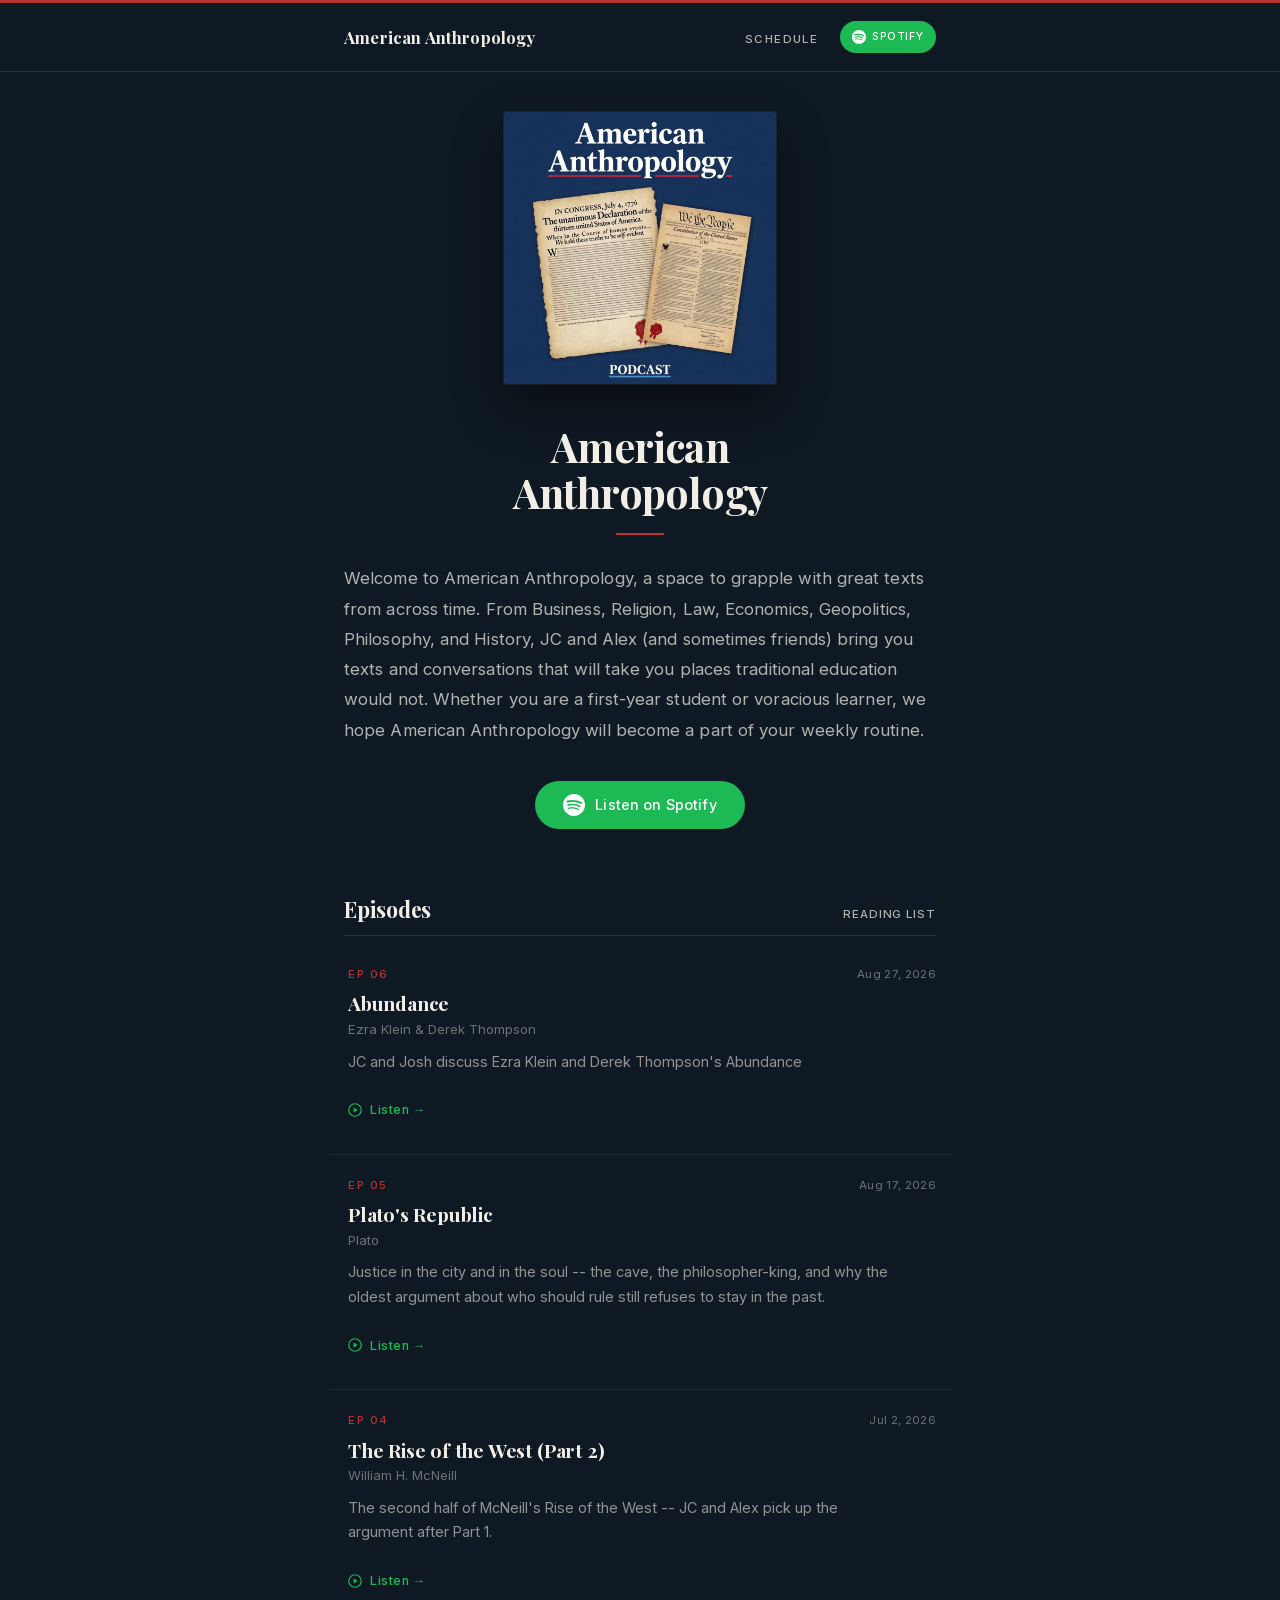
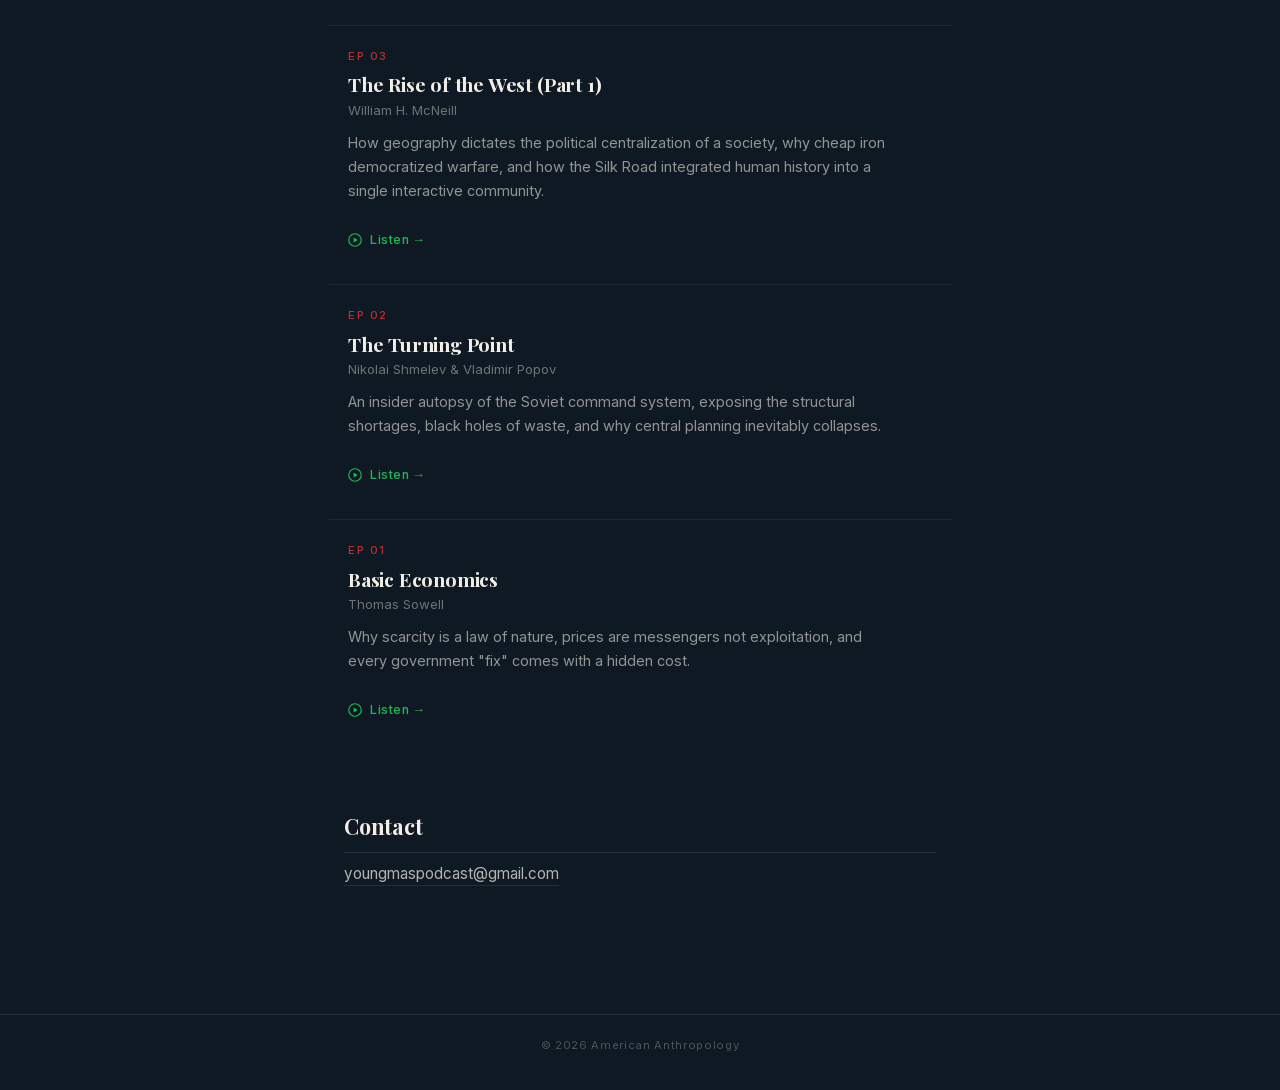
==== index.html @ 2285b9c7 "Shift schedule to Sep 6 and restore full blurbs" ====
<!DOCTYPE html><!--I4Hu_meASZFAXBPM67xpC--><html lang="en" class="__variable_e10f34 __variable_e97de2"><head><meta charSet="utf-8"/><meta name="viewport" content="width=device-width, initial-scale=1"/><link rel="preload" as="image" href="/cover.jpg"/><link rel="stylesheet" href="/_next/static/css/5cf7033f6159b960.css" data-precedence="next"/><link rel="preload" as="script" fetchPriority="low" href="/_next/static/chunks/webpack-8e03523aaed2e53f.js"/><script src="/_next/static/chunks/4bd1b696-c023c6e3521b1417.js" async=""></script><script src="/_next/static/chunks/255-9d0d2ba8fe9ae3d9.js" async=""></script><script src="/_next/static/chunks/main-app-6a6bb898faec9967.js" async=""></script><script src="/_next/static/chunks/619-ba102abea3e3d0e4.js" async=""></script><script src="/_next/static/chunks/app/layout-15aa53848e29c694.js" async=""></script><script src="/_next/static/chunks/app/page-8b28206144779e90.js" async=""></script><title>American Anthropology Podcast</title><meta name="description" content="Welcome to American Anthropology, a space to grapple with great texts from across time. From Business, Religion, Law, Economics, Geopolitics, Philosophy, and History, JC and Alex (and sometimes friends) bring you texts and conversations that will take you places traditional education would not. Whether you are a first-year student or voracious learner, we hope American Anthropology will become a part of your weekly routine."/><meta property="og:title" content="American Anthropology Podcast"/><meta property="og:description" content="Welcome to American Anthropology, a space to grapple with great texts from across time. From Business, Religion, Law, Economics, Geopolitics, Philosophy, and History, JC and Alex (and sometimes friends) bring you texts and conversations that will take you places traditional education would not. Whether you are a first-year student or voracious learner, we hope American Anthropology will become a part of your weekly routine."/><meta property="og:url" content="https://www.americananthropologypodcast.com/"/><meta property="og:site_name" content="American Anthropology"/><meta property="og:image" content="https://www.americananthropologypodcast.com/cover.jpg"/><meta property="og:image:width" content="1200"/><meta property="og:image:height" content="1200"/><meta property="og:image:alt" content="American Anthropology podcast cover"/><meta property="og:type" content="website"/><meta name="twitter:card" content="summary_large_image"/><meta name="twitter:title" content="American Anthropology Podcast"/><meta name="twitter:description" content="Welcome to American Anthropology, a space to grapple with great texts from across time. From Business, Religion, Law, Economics, Geopolitics, Philosophy, and History, JC and Alex (and sometimes friends) bring you texts and conversations that will take you places traditional education would not. Whether you are a first-year student or voracious learner, we hope American Anthropology will become a part of your weekly routine."/><meta name="twitter:image" content="https://www.americananthropologypodcast.com/cover.jpg"/><link rel="icon" href="/favicon.svg" type="image/svg+xml"/><script src="/_next/static/chunks/polyfills-42372ed130431b0a.js" noModule=""></script></head><body><div hidden=""><!--$--><!--/$--></div><a class="skip" href="#content">Skip to content</a><header class="site-header"><div class="wrap nav"><a class="wordmark" href="/">American Anthropology</a><ul class="nav-links"><li><a href="/schedule/">Schedule</a></li><li><a class="nav-spotify" href="https://open.spotify.com/show/0ja3yKvvsjPRQmJivTur3j" target="_blank" rel="noopener noreferrer"><svg width="14" height="14" viewBox="0 0 24 24" fill="currentColor" aria-hidden="true"><path d="M12 0C5.4 0 0 5.4 0 12s5.4 12 12 12 12-5.4 12-12S18.66 0 12 0zm5.521 17.34c-.24.359-.66.48-1.021.24-2.82-1.74-6.36-2.101-10.561-1.141-.418.122-.779-.179-.899-.539-.12-.421.18-.78.54-.9 4.56-1.021 8.52-.6 11.64 1.32.42.18.479.659.301 1.02zm1.44-3.3c-.301.42-.841.6-1.262.3-3.239-1.98-8.159-2.58-11.939-1.38-.479.12-1.02-.12-1.14-.6-.12-.48.12-1.021.6-1.141C9.6 9.9 15 10.561 18.72 12.84c.361.181.54.78.241 1.2zm.12-3.36C15.24 8.4 8.82 8.16 5.16 9.301c-.6.179-1.2-.181-1.38-.721-.18-.601.18-1.2.72-1.381 4.26-1.26 11.28-1.02 15.721 1.621.539.3.719 1.02.419 1.56-.299.421-1.02.599-1.559.3z"></path></svg>Spotify</a></li></ul></div></header><main id="content"><div class="wrap"><section class="hero"><img src="/cover.jpg" alt="American Anthropology podcast cover" class="cover" width="272" height="272"/><h1>American<br/>Anthropology</h1><hr class="rule"/><p class="intro">Welcome to American Anthropology, a space to grapple with great texts from across time. From Business, Religion, Law, Economics, Geopolitics, Philosophy, and History, JC and Alex (and sometimes friends) bring you texts and conversations that will take you places traditional education would not. Whether you are a first-year student or voracious learner, we hope American Anthropology will become a part of your weekly routine.</p><a href="https://open.spotify.com/show/0ja3yKvvsjPRQmJivTur3j" target="_blank" rel="noopener noreferrer" class="listen-btn"><svg width="22" height="22" viewBox="0 0 24 24" fill="currentColor" aria-hidden="true"><path d="M12 0C5.4 0 0 5.4 0 12s5.4 12 12 12 12-5.4 12-12S18.66 0 12 0zm5.521 17.34c-.24.359-.66.48-1.021.24-2.82-1.74-6.36-2.101-10.561-1.141-.418.122-.779-.179-.899-.539-.12-.421.18-.78.54-.9 4.56-1.021 8.52-.6 11.64 1.32.42.18.479.659.301 1.02zm1.44-3.3c-.301.42-.841.6-1.262.3-3.239-1.98-8.159-2.58-11.939-1.38-.479.12-1.02-.12-1.14-.6-.12-.48.12-1.021.6-1.141C9.6 9.9 15 10.561 18.72 12.84c.361.181.54.78.241 1.2zm.12-3.36C15.24 8.4 8.82 8.16 5.16 9.301c-.6.179-1.2-.181-1.38-.721-.18-.601.18-1.2.72-1.381 4.26-1.26 11.28-1.02 15.721 1.621.539.3.719 1.02.419 1.56-.299.421-1.02.599-1.559.3z"></path></svg>Listen on Spotify</a></section><section class="section" aria-labelledby="episodes-heading"><div class="section-head"><h2 id="episodes-heading">Episodes</h2><a class="section-link" href="/books/">Reading list</a></div><div class="episode-list"><article class="episode"><div class="ep-kicker"><span class="ep-number">EP 06</span><span class="ep-date">Aug 27, 2026</span></div><h3 class="ep-title">Abundance</h3><p class="ep-author">Ezra Klein &amp; Derek Thompson</p><p class="ep-desc">JC and Josh discuss Ezra Klein and Derek Thompson&#x27;s Abundance</p><a class="ep-link" href="https://open.spotify.com/episode/3nHAQCKekNUxc2hPDv6R6r" target="_blank" rel="noopener noreferrer"><svg width="14" height="14" viewBox="0 0 14 14" fill="currentColor" aria-hidden="true"><circle cx="7" cy="7" r="6.25" fill="none" stroke="currentColor" stroke-width="1.2"></circle><path d="M5.6 4.4v5.2L9.7 7z"></path></svg>Listen →</a></article><article class="episode"><div class="ep-kicker"><span class="ep-number">EP 05</span><span class="ep-date">Aug 17, 2026</span></div><h3 class="ep-title">Plato&#x27;s Republic</h3><p class="ep-author">Plato</p><p class="ep-desc">Justice in the city and in the soul -- the cave, the philosopher-king, and why the oldest argument about who should rule still refuses to stay in the past.</p><a class="ep-link" href="https://open.spotify.com/episode/3uFRSaFAXOyxeFTuiWHaS7" target="_blank" rel="noopener noreferrer"><svg width="14" height="14" viewBox="0 0 14 14" fill="currentColor" aria-hidden="true"><circle cx="7" cy="7" r="6.25" fill="none" stroke="currentColor" stroke-width="1.2"></circle><path d="M5.6 4.4v5.2L9.7 7z"></path></svg>Listen →</a></article><article class="episode"><div class="ep-kicker"><span class="ep-number">EP 04</span><span class="ep-date">Jul 2, 2026</span></div><h3 class="ep-title">The Rise of the West (Part 2)</h3><p class="ep-author">William H. McNeill</p><p class="ep-desc">The second half of McNeill&#x27;s Rise of the West -- JC and Alex pick up the argument after Part 1.</p><a class="ep-link" href="https://open.spotify.com/episode/2hB54VnnccOmeEwaDDAzqJ" target="_blank" rel="noopener noreferrer"><svg width="14" height="14" viewBox="0 0 14 14" fill="currentColor" aria-hidden="true"><circle cx="7" cy="7" r="6.25" fill="none" stroke="currentColor" stroke-width="1.2"></circle><path d="M5.6 4.4v5.2L9.7 7z"></path></svg>Listen →</a></article><article class="episode"><div class="ep-kicker"><span class="ep-number">EP 03</span></div><h3 class="ep-title">The Rise of the West (Part 1)</h3><p class="ep-author">William H. McNeill</p><p class="ep-desc">How geography dictates the political centralization of a society, why cheap iron democratized warfare, and how the Silk Road integrated human history into a single interactive community.</p><a class="ep-link" href="https://open.spotify.com/episode/3oeG8QXjh3OjQVoKhUrZ8f" target="_blank" rel="noopener noreferrer"><svg width="14" height="14" viewBox="0 0 14 14" fill="currentColor" aria-hidden="true"><circle cx="7" cy="7" r="6.25" fill="none" stroke="currentColor" stroke-width="1.2"></circle><path d="M5.6 4.4v5.2L9.7 7z"></path></svg>Listen →</a></article><article class="episode"><div class="ep-kicker"><span class="ep-number">EP 02</span></div><h3 class="ep-title">The Turning Point</h3><p class="ep-author">Nikolai Shmelev &amp; Vladimir Popov</p><p class="ep-desc">An insider autopsy of the Soviet command system, exposing the structural shortages, black holes of waste, and why central planning inevitably collapses.</p><a class="ep-link" href="https://open.spotify.com/episode/6vLVqFpboDoC9aOdbssXUT" target="_blank" rel="noopener noreferrer"><svg width="14" height="14" viewBox="0 0 14 14" fill="currentColor" aria-hidden="true"><circle cx="7" cy="7" r="6.25" fill="none" stroke="currentColor" stroke-width="1.2"></circle><path d="M5.6 4.4v5.2L9.7 7z"></path></svg>Listen →</a></article><article class="episode"><div class="ep-kicker"><span class="ep-number">EP 01</span></div><h3 class="ep-title">Basic Economics</h3><p class="ep-author">Thomas Sowell</p><p class="ep-desc">Why scarcity is a law of nature, prices are messengers not exploitation, and every government &quot;fix&quot; comes with a hidden cost.</p><a class="ep-link" href="https://open.spotify.com/episode/7cXwIbjrVmqe0l0ZHxL6SY" target="_blank" rel="noopener noreferrer"><svg width="14" height="14" viewBox="0 0 14 14" fill="currentColor" aria-hidden="true"><circle cx="7" cy="7" r="6.25" fill="none" stroke="currentColor" stroke-width="1.2"></circle><path d="M5.6 4.4v5.2L9.7 7z"></path></svg>Listen →</a></article></div></section><section class="section" aria-labelledby="contact-heading"><div class="section-head"><h2 id="contact-heading">Contact</h2></div><a class="contact-link" href="mailto:youngmaspodcast@gmail.com">youngmaspodcast@gmail.com</a></section></div><!--$--><!--/$--></main><footer class="site-footer"><div class="wrap">© <!-- -->2026<!-- --> <!-- -->American Anthropology</div></footer><script src="/_next/static/chunks/webpack-8e03523aaed2e53f.js" id="_R_" async=""></script><script>(self.__next_f=self.__next_f||[]).push([0])</script><script>self.__next_f.push([1,"1:\"$Sreact.fragment\"\n2:I[4537,[\"619\",\"static/chunks/619-ba102abea3e3d0e4.js\",\"177\",\"static/chunks/app/layout-15aa53848e29c694.js\"],\"Header\"]\n3:I[9766,[],\"\"]\n4:I[8924,[],\"\"]\n5:I[2619,[\"619\",\"static/chunks/619-ba102abea3e3d0e4.js\",\"974\",\"static/chunks/app/page-8b28206144779e90.js\"],\"\"]\n13:I[7150,[],\"\"]\n:HL[\"/_next/static/css/5cf7033f6159b960.css\",\"style\"]\n"])</script><script>self.__next_f.push([1,"0:{\"P\":null,\"b\":\"I4Hu-meASZFAXBPM67xpC\",\"p\":\"\",\"c\":[\"\",\"\"],\"i\":false,\"f\":[[[\"\",{\"children\":[\"__PAGE__\",{}]},\"$undefined\",\"$undefined\",true],[\"\",[\"$\",\"$1\",\"c\",{\"children\":[[[\"$\",\"link\",\"0\",{\"rel\":\"stylesheet\",\"href\":\"/_next/static/css/5cf7033f6159b960.css\",\"precedence\":\"next\",\"crossOrigin\":\"$undefined\",\"nonce\":\"$undefined\"}]],[\"$\",\"html\",null,{\"lang\":\"en\",\"className\":\"__variable_e10f34 __variable_e97de2\",\"children\":[\"$\",\"body\",null,{\"children\":[[\"$\",\"a\",null,{\"className\":\"skip\",\"href\":\"#content\",\"children\":\"Skip to content\"}],[\"$\",\"$L2\",null,{}],[\"$\",\"main\",null,{\"id\":\"content\",\"children\":[\"$\",\"$L3\",null,{\"parallelRouterKey\":\"children\",\"error\":\"$undefined\",\"errorStyles\":\"$undefined\",\"errorScripts\":\"$undefined\",\"template\":[\"$\",\"$L4\",null,{}],\"templateStyles\":\"$undefined\",\"templateScripts\":\"$undefined\",\"notFound\":[[[\"$\",\"title\",null,{\"children\":\"404: This page could not be found.\"}],[\"$\",\"div\",null,{\"style\":{\"fontFamily\":\"system-ui,\\\"Segoe UI\\\",Roboto,Helvetica,Arial,sans-serif,\\\"Apple Color Emoji\\\",\\\"Segoe UI Emoji\\\"\",\"height\":\"100vh\",\"textAlign\":\"center\",\"display\":\"flex\",\"flexDirection\":\"column\",\"alignItems\":\"center\",\"justifyContent\":\"center\"},\"children\":[\"$\",\"div\",null,{\"children\":[[\"$\",\"style\",null,{\"dangerouslySetInnerHTML\":{\"__html\":\"body{color:#000;background:#fff;margin:0}.next-error-h1{border-right:1px solid rgba(0,0,0,.3)}@media (prefers-color-scheme:dark){body{color:#fff;background:#000}.next-error-h1{border-right:1px solid rgba(255,255,255,.3)}}\"}}],[\"$\",\"h1\",null,{\"className\":\"next-error-h1\",\"style\":{\"display\":\"inline-block\",\"margin\":\"0 20px 0 0\",\"padding\":\"0 23px 0 0\",\"fontSize\":24,\"fontWeight\":500,\"verticalAlign\":\"top\",\"lineHeight\":\"49px\"},\"children\":404}],[\"$\",\"div\",null,{\"style\":{\"display\":\"inline-block\"},\"children\":[\"$\",\"h2\",null,{\"style\":{\"fontSize\":14,\"fontWeight\":400,\"lineHeight\":\"49px\",\"margin\":0},\"children\":\"This page could not be found.\"}]}]]}]}]],[]],\"forbidden\":\"$undefined\",\"unauthorized\":\"$undefined\"}]}],[\"$\",\"footer\",null,{\"className\":\"site-footer\",\"children\":[\"$\",\"div\",null,{\"className\":\"wrap\",\"children\":[\"© \",2026,\" \",\"American Anthropology\"]}]}]]}]}]]}],{\"children\":[\"__PAGE__\",[\"$\",\"$1\",\"c\",{\"children\":[[\"$\",\"div\",null,{\"className\":\"wrap\",\"children\":[[\"$\",\"section\",null,{\"className\":\"hero\",\"children\":[[\"$\",\"img\",null,{\"src\":\"/cover.jpg\",\"alt\":\"American Anthropology podcast cover\",\"className\":\"cover\",\"width\":272,\"height\":272}],[\"$\",\"h1\",null,{\"children\":[\"American\",[\"$\",\"br\",null,{}],\"Anthropology\"]}],[\"$\",\"hr\",null,{\"className\":\"rule\"}],[\"$\",\"p\",null,{\"className\":\"intro\",\"children\":\"Welcome to American Anthropology, a space to grapple with great texts from across time. From Business, Religion, Law, Economics, Geopolitics, Philosophy, and History, JC and Alex (and sometimes friends) bring you texts and conversations that will take you places traditional education would not. Whether you are a first-year student or voracious learner, we hope American Anthropology will become a part of your weekly routine.\"}],[\"$\",\"a\",null,{\"href\":\"https://open.spotify.com/show/0ja3yKvvsjPRQmJivTur3j\",\"target\":\"_blank\",\"rel\":\"noopener noreferrer\",\"className\":\"listen-btn\",\"children\":[[\"$\",\"svg\",null,{\"width\":\"22\",\"height\":\"22\",\"viewBox\":\"0 0 24 24\",\"fill\":\"currentColor\",\"aria-hidden\":\"true\",\"children\":[\"$\",\"path\",null,{\"d\":\"M12 0C5.4 0 0 5.4 0 12s5.4 12 12 12 12-5.4 12-12S18.66 0 12 0zm5.521 17.34c-.24.359-.66.48-1.021.24-2.82-1.74-6.36-2.101-10.561-1.141-.418.122-.779-.179-.899-.539-.12-.421.18-.78.54-.9 4.56-1.021 8.52-.6 11.64 1.32.42.18.479.659.301 1.02zm1.44-3.3c-.301.42-.841.6-1.262.3-3.239-1.98-8.159-2.58-11.939-1.38-.479.12-1.02-.12-1.14-.6-.12-.48.12-1.021.6-1.141C9.6 9.9 15 10.561 18.72 12.84c.361.181.54.78.241 1.2zm.12-3.36C15.24 8.4 8.82 8.16 5.16 9.301c-.6.179-1.2-.181-1.38-.721-.18-.601.18-1.2.72-1.381 4.26-1.26 11.28-1.02 15.721 1.621.539.3.719 1.02.419 1.56-.299.421-1.02.599-1.559.3z\"}]}],\"Listen on Spotify\"]}]]}],[\"$\",\"section\",null,{\"className\":\"section\",\"aria-labelledby\":\"episodes-heading\",\"children\":[[\"$\",\"div\",null,{\"className\":\"section-head\",\"children\":[[\"$\",\"h2\",null,{\"id\":\"episodes-heading\",\"children\":\"Episodes\"}],[\"$\",\"$L5\",null,{\"href\":\"/books/\",\"className\":\"section-link\",\"children\":\"Reading list\"}]]}],[\"$\",\"div\",null,{\"className\":\"episode-list\",\"children\":[[\"$\",\"article\",\"6\",{\"className\":\"episode\",\"children\":[[\"$\",\"div\",null,{\"className\":\"ep-kicker\",\"children\":[[\"$\",\"span\",null,{\"className\":\"ep-number\",\"children\":\"EP 06\"}],\"$L6\"]}],\"$L7\",\"$L8\",\"$L9\",\"$La\"]}],\"$Lb\",\"$Lc\",\"$Ld\",\"$Le\",\"$Lf\"]}]]}],\"$L10\"]}],null,\"$L11\"]}],{},null,false]},null,false],\"$L12\",false]],\"m\":\"$undefined\",\"G\":[\"$13\",[]],\"s\":false,\"S\":true}\n"])</script><script>self.__next_f.push([1,"14:I[4431,[],\"OutletBoundary\"]\n16:I[5278,[],\"AsyncMetadataOutlet\"]\n18:I[4431,[],\"ViewportBoundary\"]\n1a:I[4431,[],\"MetadataBoundary\"]\n1b:\"$Sreact.suspense\"\n6:[\"$\",\"span\",null,{\"className\":\"ep-date\",\"children\":\"Aug 27, 2026\"}]\n7:[\"$\",\"h3\",null,{\"className\":\"ep-title\",\"children\":\"Abundance\"}]\n8:[\"$\",\"p\",null,{\"className\":\"ep-author\",\"children\":\"Ezra Klein \u0026 Derek Thompson\"}]\n9:[\"$\",\"p\",null,{\"className\":\"ep-desc\",\"children\":\"JC and Josh discuss Ezra Klein and Derek Thompson's Abundance\"}]\na:[\"$\",\"a\",null,{\"className\":\"ep-link\",\"href\":\"https://open.spotify.com/episode/3nHAQCKekNUxc2hPDv6R6r\",\"target\":\"_blank\",\"rel\":\"noopener noreferrer\",\"children\":[[\"$\",\"svg\",null,{\"width\":\"14\",\"height\":\"14\",\"viewBox\":\"0 0 14 14\",\"fill\":\"currentColor\",\"aria-hidden\":\"true\",\"children\":[[\"$\",\"circle\",null,{\"cx\":\"7\",\"cy\":\"7\",\"r\":\"6.25\",\"fill\":\"none\",\"stroke\":\"currentColor\",\"strokeWidth\":\"1.2\"}],[\"$\",\"path\",null,{\"d\":\"M5.6 4.4v5.2L9.7 7z\"}]]}],\"Listen →\"]}]\n"])</script><script>self.__next_f.push([1,"b:[\"$\",\"article\",\"5\",{\"className\":\"episode\",\"children\":[[\"$\",\"div\",null,{\"className\":\"ep-kicker\",\"children\":[[\"$\",\"span\",null,{\"className\":\"ep-number\",\"children\":\"EP 05\"}],[\"$\",\"span\",null,{\"className\":\"ep-date\",\"children\":\"Aug 17, 2026\"}]]}],[\"$\",\"h3\",null,{\"className\":\"ep-title\",\"children\":\"Plato's Republic\"}],[\"$\",\"p\",null,{\"className\":\"ep-author\",\"children\":\"Plato\"}],[\"$\",\"p\",null,{\"className\":\"ep-desc\",\"children\":\"Justice in the city and in the soul -- the cave, the philosopher-king, and why the oldest argument about who should rule still refuses to stay in the past.\"}],[\"$\",\"a\",null,{\"className\":\"ep-link\",\"href\":\"https://open.spotify.com/episode/3uFRSaFAXOyxeFTuiWHaS7\",\"target\":\"_blank\",\"rel\":\"noopener noreferrer\",\"children\":[[\"$\",\"svg\",null,{\"width\":\"14\",\"height\":\"14\",\"viewBox\":\"0 0 14 14\",\"fill\":\"currentColor\",\"aria-hidden\":\"true\",\"children\":[[\"$\",\"circle\",null,{\"cx\":\"7\",\"cy\":\"7\",\"r\":\"6.25\",\"fill\":\"none\",\"stroke\":\"currentColor\",\"strokeWidth\":\"1.2\"}],[\"$\",\"path\",null,{\"d\":\"M5.6 4.4v5.2L9.7 7z\"}]]}],\"Listen →\"]}]]}]\n"])</script><script>self.__next_f.push([1,"c:[\"$\",\"article\",\"4\",{\"className\":\"episode\",\"children\":[[\"$\",\"div\",null,{\"className\":\"ep-kicker\",\"children\":[[\"$\",\"span\",null,{\"className\":\"ep-number\",\"children\":\"EP 04\"}],[\"$\",\"span\",null,{\"className\":\"ep-date\",\"children\":\"Jul 2, 2026\"}]]}],[\"$\",\"h3\",null,{\"className\":\"ep-title\",\"children\":\"The Rise of the West (Part 2)\"}],[\"$\",\"p\",null,{\"className\":\"ep-author\",\"children\":\"William H. McNeill\"}],[\"$\",\"p\",null,{\"className\":\"ep-desc\",\"children\":\"The second half of McNeill's Rise of the West -- JC and Alex pick up the argument after Part 1.\"}],[\"$\",\"a\",null,{\"className\":\"ep-link\",\"href\":\"https://open.spotify.com/episode/2hB54VnnccOmeEwaDDAzqJ\",\"target\":\"_blank\",\"rel\":\"noopener noreferrer\",\"children\":[[\"$\",\"svg\",null,{\"width\":\"14\",\"height\":\"14\",\"viewBox\":\"0 0 14 14\",\"fill\":\"currentColor\",\"aria-hidden\":\"true\",\"children\":[[\"$\",\"circle\",null,{\"cx\":\"7\",\"cy\":\"7\",\"r\":\"6.25\",\"fill\":\"none\",\"stroke\":\"currentColor\",\"strokeWidth\":\"1.2\"}],[\"$\",\"path\",null,{\"d\":\"M5.6 4.4v5.2L9.7 7z\"}]]}],\"Listen →\"]}]]}]\n"])</script><script>self.__next_f.push([1,"d:[\"$\",\"article\",\"3\",{\"className\":\"episode\",\"children\":[[\"$\",\"div\",null,{\"className\":\"ep-kicker\",\"children\":[[\"$\",\"span\",null,{\"className\":\"ep-number\",\"children\":\"EP 03\"}],null]}],[\"$\",\"h3\",null,{\"className\":\"ep-title\",\"children\":\"The Rise of the West (Part 1)\"}],[\"$\",\"p\",null,{\"className\":\"ep-author\",\"children\":\"William H. McNeill\"}],[\"$\",\"p\",null,{\"className\":\"ep-desc\",\"children\":\"How geography dictates the political centralization of a society, why cheap iron democratized warfare, and how the Silk Road integrated human history into a single interactive community.\"}],[\"$\",\"a\",null,{\"className\":\"ep-link\",\"href\":\"https://open.spotify.com/episode/3oeG8QXjh3OjQVoKhUrZ8f\",\"target\":\"_blank\",\"rel\":\"noopener noreferrer\",\"children\":[[\"$\",\"svg\",null,{\"width\":\"14\",\"height\":\"14\",\"viewBox\":\"0 0 14 14\",\"fill\":\"currentColor\",\"aria-hidden\":\"true\",\"children\":[[\"$\",\"circle\",null,{\"cx\":\"7\",\"cy\":\"7\",\"r\":\"6.25\",\"fill\":\"none\",\"stroke\":\"currentColor\",\"strokeWidth\":\"1.2\"}],[\"$\",\"path\",null,{\"d\":\"M5.6 4.4v5.2L9.7 7z\"}]]}],\"Listen →\"]}]]}]\n"])</script><script>self.__next_f.push([1,"e:[\"$\",\"article\",\"2\",{\"className\":\"episode\",\"children\":[[\"$\",\"div\",null,{\"className\":\"ep-kicker\",\"children\":[[\"$\",\"span\",null,{\"className\":\"ep-number\",\"children\":\"EP 02\"}],null]}],[\"$\",\"h3\",null,{\"className\":\"ep-title\",\"children\":\"The Turning Point\"}],[\"$\",\"p\",null,{\"className\":\"ep-author\",\"children\":\"Nikolai Shmelev \u0026 Vladimir Popov\"}],[\"$\",\"p\",null,{\"className\":\"ep-desc\",\"children\":\"An insider autopsy of the Soviet command system, exposing the structural shortages, black holes of waste, and why central planning inevitably collapses.\"}],[\"$\",\"a\",null,{\"className\":\"ep-link\",\"href\":\"https://open.spotify.com/episode/6vLVqFpboDoC9aOdbssXUT\",\"target\":\"_blank\",\"rel\":\"noopener noreferrer\",\"children\":[[\"$\",\"svg\",null,{\"width\":\"14\",\"height\":\"14\",\"viewBox\":\"0 0 14 14\",\"fill\":\"currentColor\",\"aria-hidden\":\"true\",\"children\":[[\"$\",\"circle\",null,{\"cx\":\"7\",\"cy\":\"7\",\"r\":\"6.25\",\"fill\":\"none\",\"stroke\":\"currentColor\",\"strokeWidth\":\"1.2\"}],[\"$\",\"path\",null,{\"d\":\"M5.6 4.4v5.2L9.7 7z\"}]]}],\"Listen →\"]}]]}]\n"])</script><script>self.__next_f.push([1,"f:[\"$\",\"article\",\"1\",{\"className\":\"episode\",\"children\":[[\"$\",\"div\",null,{\"className\":\"ep-kicker\",\"children\":[[\"$\",\"span\",null,{\"className\":\"ep-number\",\"children\":\"EP 01\"}],null]}],[\"$\",\"h3\",null,{\"className\":\"ep-title\",\"children\":\"Basic Economics\"}],[\"$\",\"p\",null,{\"className\":\"ep-author\",\"children\":\"Thomas Sowell\"}],[\"$\",\"p\",null,{\"className\":\"ep-desc\",\"children\":\"Why scarcity is a law of nature, prices are messengers not exploitation, and every government \\\"fix\\\" comes with a hidden cost.\"}],[\"$\",\"a\",null,{\"className\":\"ep-link\",\"href\":\"https://open.spotify.com/episode/7cXwIbjrVmqe0l0ZHxL6SY\",\"target\":\"_blank\",\"rel\":\"noopener noreferrer\",\"children\":[[\"$\",\"svg\",null,{\"width\":\"14\",\"height\":\"14\",\"viewBox\":\"0 0 14 14\",\"fill\":\"currentColor\",\"aria-hidden\":\"true\",\"children\":[[\"$\",\"circle\",null,{\"cx\":\"7\",\"cy\":\"7\",\"r\":\"6.25\",\"fill\":\"none\",\"stroke\":\"currentColor\",\"strokeWidth\":\"1.2\"}],[\"$\",\"path\",null,{\"d\":\"M5.6 4.4v5.2L9.7 7z\"}]]}],\"Listen →\"]}]]}]\n"])</script><script>self.__next_f.push([1,"10:[\"$\",\"section\",null,{\"className\":\"section\",\"aria-labelledby\":\"contact-heading\",\"children\":[[\"$\",\"div\",null,{\"className\":\"section-head\",\"children\":[\"$\",\"h2\",null,{\"id\":\"contact-heading\",\"children\":\"Contact\"}]}],[\"$\",\"a\",null,{\"className\":\"contact-link\",\"href\":\"mailto:youngmaspodcast@gmail.com\",\"children\":\"youngmaspodcast@gmail.com\"}]]}]\n11:[\"$\",\"$L14\",null,{\"children\":[\"$L15\",[\"$\",\"$L16\",null,{\"promise\":\"$@17\"}]]}]\n12:[\"$\",\"$1\",\"h\",{\"children\":[null,[[\"$\",\"$L18\",null,{\"children\":\"$L19\"}],null],[\"$\",\"$L1a\",null,{\"children\":[\"$\",\"div\",null,{\"hidden\":true,\"children\":[\"$\",\"$1b\",null,{\"fallback\":null,\"children\":\"$L1c\"}]}]}]]}]\n"])</script><script>self.__next_f.push([1,"19:[[\"$\",\"meta\",\"0\",{\"charSet\":\"utf-8\"}],[\"$\",\"meta\",\"1\",{\"name\":\"viewport\",\"content\":\"width=device-width, initial-scale=1\"}]]\n15:null\n"])</script><script>self.__next_f.push([1,"1d:I[622,[],\"IconMark\"]\n"])</script><script>self.__next_f.push([1,"17:{\"metadata\":[[\"$\",\"title\",\"0\",{\"children\":\"American Anthropology Podcast\"}],[\"$\",\"meta\",\"1\",{\"name\":\"description\",\"content\":\"Welcome to American Anthropology, a space to grapple with great texts from across time. From Business, Religion, Law, Economics, Geopolitics, Philosophy, and History, JC and Alex (and sometimes friends) bring you texts and conversations that will take you places traditional education would not. Whether you are a first-year student or voracious learner, we hope American Anthropology will become a part of your weekly routine.\"}],[\"$\",\"meta\",\"2\",{\"property\":\"og:title\",\"content\":\"American Anthropology Podcast\"}],[\"$\",\"meta\",\"3\",{\"property\":\"og:description\",\"content\":\"Welcome to American Anthropology, a space to grapple with great texts from across time. From Business, Religion, Law, Economics, Geopolitics, Philosophy, and History, JC and Alex (and sometimes friends) bring you texts and conversations that will take you places traditional education would not. Whether you are a first-year student or voracious learner, we hope American Anthropology will become a part of your weekly routine.\"}],[\"$\",\"meta\",\"4\",{\"property\":\"og:url\",\"content\":\"https://www.americananthropologypodcast.com/\"}],[\"$\",\"meta\",\"5\",{\"property\":\"og:site_name\",\"content\":\"American Anthropology\"}],[\"$\",\"meta\",\"6\",{\"property\":\"og:image\",\"content\":\"https://www.americananthropologypodcast.com/cover.jpg\"}],[\"$\",\"meta\",\"7\",{\"property\":\"og:image:width\",\"content\":\"1200\"}],[\"$\",\"meta\",\"8\",{\"property\":\"og:image:height\",\"content\":\"1200\"}],[\"$\",\"meta\",\"9\",{\"property\":\"og:image:alt\",\"content\":\"American Anthropology podcast cover\"}],[\"$\",\"meta\",\"10\",{\"property\":\"og:type\",\"content\":\"website\"}],[\"$\",\"meta\",\"11\",{\"name\":\"twitter:card\",\"content\":\"summary_large_image\"}],[\"$\",\"meta\",\"12\",{\"name\":\"twitter:title\",\"content\":\"American Anthropology Podcast\"}],[\"$\",\"meta\",\"13\",{\"name\":\"twitter:description\",\"content\":\"Welcome to American Anthropology, a space to grapple with great texts from across time. From Business, Religion, Law, Economics, Geopolitics, Philosophy, and History, JC and Alex (and sometimes friends) bring you texts and conversations that will take you places traditional education would not. Whether you are a first-year student or voracious learner, we hope American Anthropology will become a part of your weekly routine.\"}],[\"$\",\"meta\",\"14\",{\"name\":\"twitter:image\",\"content\":\"https://www.americananthropologypodcast.com/cover.jpg\"}],[\"$\",\"link\",\"15\",{\"rel\":\"icon\",\"href\":\"/favicon.svg\",\"type\":\"image/svg+xml\"}],[\"$\",\"$L1d\",\"16\",{}]],\"error\":null,\"digest\":\"$undefined\"}\n"])</script><script>self.__next_f.push([1,"1c:\"$17:metadata\"\n"])</script></body></html>
---- _next/static/css/5cf7033f6159b960.css ----
@font-face{font-family:Inter;font-style:normal;font-weight:300;font-display:swap;src:url(/_next/static/media/ba9851c3c22cd980-s.woff2) format("woff2");unicode-range:u+0460-052f,u+1c80-1c8a,u+20b4,u+2de0-2dff,u+a640-a69f,u+fe2e-fe2f}@font-face{font-family:Inter;font-style:normal;font-weight:300;font-display:swap;src:url(/_next/static/media/21350d82a1f187e9-s.woff2) format("woff2");unicode-range:u+0301,u+0400-045f,u+0490-0491,u+04b0-04b1,u+2116}@font-face{font-family:Inter;font-style:normal;font-weight:300;font-display:swap;src:url(/_next/static/media/c5fe6dc8356a8c31-s.woff2) format("woff2");unicode-range:u+1f??}@font-face{font-family:Inter;font-style:normal;font-weight:300;font-display:swap;src:url(/_next/static/media/19cfc7226ec3afaa-s.woff2) format("woff2");unicode-range:u+0370-0377,u+037a-037f,u+0384-038a,u+038c,u+038e-03a1,u+03a3-03ff}@font-face{font-family:Inter;font-style:normal;font-weight:300;font-display:swap;src:url(/_next/static/media/df0a9ae256c0569c-s.woff2) format("woff2");unicode-range:u+0102-0103,u+0110-0111,u+0128-0129,u+0168-0169,u+01a0-01a1,u+01af-01b0,u+0300-0301,u+0303-0304,u+0308-0309,u+0323,u+0329,u+1ea0-1ef9,u+20ab}@font-face{font-family:Inter;font-style:normal;font-weight:300;font-display:swap;src:url(/_next/static/media/8e9860b6e62d6359-s.woff2) format("woff2");unicode-range:u+0100-02ba,u+02bd-02c5,u+02c7-02cc,u+02ce-02d7,u+02dd-02ff,u+0304,u+0308,u+0329,u+1d00-1dbf,u+1e00-1e9f,u+1ef2-1eff,u+2020,u+20a0-20ab,u+20ad-20c0,u+2113,u+2c60-2c7f,u+a720-a7ff}@font-face{font-family:Inter;font-style:normal;font-weight:300;font-display:swap;src:url(/_next/static/media/e4af272ccee01ff0-s.p.woff2) format("woff2");unicode-range:u+00??,u+0131,u+0152-0153,u+02bb-02bc,u+02c6,u+02da,u+02dc,u+0304,u+0308,u+0329,u+2000-206f,u+20ac,u+2122,u+2191,u+2193,u+2212,u+2215,u+feff,u+fffd}@font-face{font-family:Inter;font-style:normal;font-weight:400;font-display:swap;src:url(/_next/static/media/ba9851c3c22cd980-s.woff2) format("woff2");unicode-range:u+0460-052f,u+1c80-1c8a,u+20b4,u+2de0-2dff,u+a640-a69f,u+fe2e-fe2f}@font-face{font-family:Inter;font-style:normal;font-weight:400;font-display:swap;src:url(/_next/static/media/21350d82a1f187e9-s.woff2) format("woff2");unicode-range:u+0301,u+0400-045f,u+0490-0491,u+04b0-04b1,u+2116}@font-face{font-family:Inter;font-style:normal;font-weight:400;font-display:swap;src:url(/_next/static/media/c5fe6dc8356a8c31-s.woff2) format("woff2");unicode-range:u+1f??}@font-face{font-family:Inter;font-style:normal;font-weight:400;font-display:swap;src:url(/_next/static/media/19cfc7226ec3afaa-s.woff2) format("woff2");unicode-range:u+0370-0377,u+037a-037f,u+0384-038a,u+038c,u+038e-03a1,u+03a3-03ff}@font-face{font-family:Inter;font-style:normal;font-weight:400;font-display:swap;src:url(/_next/static/media/df0a9ae256c0569c-s.woff2) format("woff2");unicode-range:u+0102-0103,u+0110-0111,u+0128-0129,u+0168-0169,u+01a0-01a1,u+01af-01b0,u+0300-0301,u+0303-0304,u+0308-0309,u+0323,u+0329,u+1ea0-1ef9,u+20ab}@font-face{font-family:Inter;font-style:normal;font-weight:400;font-display:swap;src:url(/_next/static/media/8e9860b6e62d6359-s.woff2) format("woff2");unicode-range:u+0100-02ba,u+02bd-02c5,u+02c7-02cc,u+02ce-02d7,u+02dd-02ff,u+0304,u+0308,u+0329,u+1d00-1dbf,u+1e00-1e9f,u+1ef2-1eff,u+2020,u+20a0-20ab,u+20ad-20c0,u+2113,u+2c60-2c7f,u+a720-a7ff}@font-face{font-family:Inter;font-style:normal;font-weight:400;font-display:swap;src:url(/_next/static/media/e4af272ccee01ff0-s.p.woff2) format("woff2");unicode-range:u+00??,u+0131,u+0152-0153,u+02bb-02bc,u+02c6,u+02da,u+02dc,u+0304,u+0308,u+0329,u+2000-206f,u+20ac,u+2122,u+2191,u+2193,u+2212,u+2215,u+feff,u+fffd}@font-face{font-family:Inter;font-style:normal;font-weight:500;font-display:swap;src:url(/_next/static/media/ba9851c3c22cd980-s.woff2) format("woff2");unicode-range:u+0460-052f,u+1c80-1c8a,u+20b4,u+2de0-2dff,u+a640-a69f,u+fe2e-fe2f}@font-face{font-family:Inter;font-style:normal;font-weight:500;font-display:swap;src:url(/_next/static/media/21350d82a1f187e9-s.woff2) format("woff2");unicode-range:u+0301,u+0400-045f,u+0490-0491,u+04b0-04b1,u+2116}@font-face{font-family:Inter;font-style:normal;font-weight:500;font-display:swap;src:url(/_next/static/media/c5fe6dc8356a8c31-s.woff2) format("woff2");unicode-range:u+1f??}@font-face{font-family:Inter;font-style:normal;font-weight:500;font-display:swap;src:url(/_next/static/media/19cfc7226ec3afaa-s.woff2) format("woff2");unicode-range:u+0370-0377,u+037a-037f,u+0384-038a,u+038c,u+038e-03a1,u+03a3-03ff}@font-face{font-family:Inter;font-style:normal;font-weight:500;font-display:swap;src:url(/_next/static/media/df0a9ae256c0569c-s.woff2) format("woff2");unicode-range:u+0102-0103,u+0110-0111,u+0128-0129,u+0168-0169,u+01a0-01a1,u+01af-01b0,u+0300-0301,u+0303-0304,u+0308-0309,u+0323,u+0329,u+1ea0-1ef9,u+20ab}@font-face{font-family:Inter;font-style:normal;font-weight:500;font-display:swap;src:url(/_next/static/media/8e9860b6e62d6359-s.woff2) format("woff2");unicode-range:u+0100-02ba,u+02bd-02c5,u+02c7-02cc,u+02ce-02d7,u+02dd-02ff,u+0304,u+0308,u+0329,u+1d00-1dbf,u+1e00-1e9f,u+1ef2-1eff,u+2020,u+20a0-20ab,u+20ad-20c0,u+2113,u+2c60-2c7f,u+a720-a7ff}@font-face{font-family:Inter;font-style:normal;font-weight:500;font-display:swap;src:url(/_next/static/media/e4af272ccee01ff0-s.p.woff2) format("woff2");unicode-range:u+00??,u+0131,u+0152-0153,u+02bb-02bc,u+02c6,u+02da,u+02dc,u+0304,u+0308,u+0329,u+2000-206f,u+20ac,u+2122,u+2191,u+2193,u+2212,u+2215,u+feff,u+fffd}@font-face{font-family:Inter Fallback;src:local("Arial");ascent-override:90.44%;descent-override:22.52%;line-gap-override:0.00%;size-adjust:107.12%}.__className_e10f34{font-family:Inter,Inter Fallback;font-style:normal}.__variable_e10f34{--font-inter:"Inter","Inter Fallback"}@font-face{font-family:Playfair Display;font-style:italic;font-weight:400;font-display:swap;src:url(/_next/static/media/19150647d2c2f572-s.woff2) format("woff2");unicode-range:u+0301,u+0400-045f,u+0490-0491,u+04b0-04b1,u+2116}@font-face{font-family:Playfair Display;font-style:italic;font-weight:400;font-display:swap;src:url(/_next/static/media/000030d1699f2fb3-s.woff2) format("woff2");unicode-range:u+0102-0103,u+0110-0111,u+0128-0129,u+0168-0169,u+01a0-01a1,u+01af-01b0,u+0300-0301,u+0303-0304,u+0308-0309,u+0323,u+0329,u+1ea0-1ef9,u+20ab}@font-face{font-family:Playfair Display;font-style:italic;font-weight:400;font-display:swap;src:url(/_next/static/media/1926da171a0ba1a5-s.woff2) format("woff2");unicode-range:u+0100-02ba,u+02bd-02c5,u+02c7-02cc,u+02ce-02d7,u+02dd-02ff,u+0304,u+0308,u+0329,u+1d00-1dbf,u+1e00-1e9f,u+1ef2-1eff,u+2020,u+20a0-20ab,u+20ad-20c0,u+2113,u+2c60-2c7f,u+a720-a7ff}@font-face{font-family:Playfair Display;font-style:italic;font-weight:400;font-display:swap;src:url(/_next/static/media/78d0dd042ac6d54d-s.p.woff2) format("woff2");unicode-range:u+00??,u+0131,u+0152-0153,u+02bb-02bc,u+02c6,u+02da,u+02dc,u+0304,u+0308,u+0329,u+2000-206f,u+20ac,u+2122,u+2191,u+2193,u+2212,u+2215,u+feff,u+fffd}@font-face{font-family:Playfair Display;font-style:italic;font-weight:700;font-display:swap;src:url(/_next/static/media/19150647d2c2f572-s.woff2) format("woff2");unicode-range:u+0301,u+0400-045f,u+0490-0491,u+04b0-04b1,u+2116}@font-face{font-family:Playfair Display;font-style:italic;font-weight:700;font-display:swap;src:url(/_next/static/media/000030d1699f2fb3-s.woff2) format("woff2");unicode-range:u+0102-0103,u+0110-0111,u+0128-0129,u+0168-0169,u+01a0-01a1,u+01af-01b0,u+0300-0301,u+0303-0304,u+0308-0309,u+0323,u+0329,u+1ea0-1ef9,u+20ab}@font-face{font-family:Playfair Display;font-style:italic;font-weight:700;font-display:swap;src:url(/_next/static/media/1926da171a0ba1a5-s.woff2) format("woff2");unicode-range:u+0100-02ba,u+02bd-02c5,u+02c7-02cc,u+02ce-02d7,u+02dd-02ff,u+0304,u+0308,u+0329,u+1d00-1dbf,u+1e00-1e9f,u+1ef2-1eff,u+2020,u+20a0-20ab,u+20ad-20c0,u+2113,u+2c60-2c7f,u+a720-a7ff}@font-face{font-family:Playfair Display;font-style:italic;font-weight:700;font-display:swap;src:url(/_next/static/media/78d0dd042ac6d54d-s.p.woff2) format("woff2");unicode-range:u+00??,u+0131,u+0152-0153,u+02bb-02bc,u+02c6,u+02da,u+02dc,u+0304,u+0308,u+0329,u+2000-206f,u+20ac,u+2122,u+2191,u+2193,u+2212,u+2215,u+feff,u+fffd}@font-face{font-family:Playfair Display;font-style:normal;font-weight:400;font-display:swap;src:url(/_next/static/media/47f136985ef5b5cb-s.woff2) format("woff2");unicode-range:u+0301,u+0400-045f,u+0490-0491,u+04b0-04b1,u+2116}@font-face{font-family:Playfair Display;font-style:normal;font-weight:400;font-display:swap;src:url(/_next/static/media/4ead58c4dcc3f285-s.woff2) format("woff2");unicode-range:u+0102-0103,u+0110-0111,u+0128-0129,u+0168-0169,u+01a0-01a1,u+01af-01b0,u+0300-0301,u+0303-0304,u+0308-0309,u+0323,u+0329,u+1ea0-1ef9,u+20ab}@font-face{font-family:Playfair Display;font-style:normal;font-weight:400;font-display:swap;src:url(/_next/static/media/28a2004cf8372660-s.woff2) format("woff2");unicode-range:u+0100-02ba,u+02bd-02c5,u+02c7-02cc,u+02ce-02d7,u+02dd-02ff,u+0304,u+0308,u+0329,u+1d00-1dbf,u+1e00-1e9f,u+1ef2-1eff,u+2020,u+20a0-20ab,u+20ad-20c0,u+2113,u+2c60-2c7f,u+a720-a7ff}@font-face{font-family:Playfair Display;font-style:normal;font-weight:400;font-display:swap;src:url(/_next/static/media/eaead17c7dbfcd5d-s.p.woff2) format("woff2");unicode-range:u+00??,u+0131,u+0152-0153,u+02bb-02bc,u+02c6,u+02da,u+02dc,u+0304,u+0308,u+0329,u+2000-206f,u+20ac,u+2122,u+2191,u+2193,u+2212,u+2215,u+feff,u+fffd}@font-face{font-family:Playfair Display;font-style:normal;font-weight:700;font-display:swap;src:url(/_next/static/media/47f136985ef5b5cb-s.woff2) format("woff2");unicode-range:u+0301,u+0400-045f,u+0490-0491,u+04b0-04b1,u+2116}@font-face{font-family:Playfair Display;font-style:normal;font-weight:700;font-display:swap;src:url(/_next/static/media/4ead58c4dcc3f285-s.woff2) format("woff2");unicode-range:u+0102-0103,u+0110-0111,u+0128-0129,u+0168-0169,u+01a0-01a1,u+01af-01b0,u+0300-0301,u+0303-0304,u+0308-0309,u+0323,u+0329,u+1ea0-1ef9,u+20ab}@font-face{font-family:Playfair Display;font-style:normal;font-weight:700;font-display:swap;src:url(/_next/static/media/28a2004cf8372660-s.woff2) format("woff2");unicode-range:u+0100-02ba,u+02bd-02c5,u+02c7-02cc,u+02ce-02d7,u+02dd-02ff,u+0304,u+0308,u+0329,u+1d00-1dbf,u+1e00-1e9f,u+1ef2-1eff,u+2020,u+20a0-20ab,u+20ad-20c0,u+2113,u+2c60-2c7f,u+a720-a7ff}@font-face{font-family:Playfair Display;font-style:normal;font-weight:700;font-display:swap;src:url(/_next/static/media/eaead17c7dbfcd5d-s.p.woff2) format("woff2");unicode-range:u+00??,u+0131,u+0152-0153,u+02bb-02bc,u+02c6,u+02da,u+02dc,u+0304,u+0308,u+0329,u+2000-206f,u+20ac,u+2122,u+2191,u+2193,u+2212,u+2215,u+feff,u+fffd}@font-face{font-family:Playfair Display Fallback;src:local("Times New Roman");ascent-override:97.25%;descent-override:22.56%;line-gap-override:0.00%;size-adjust:111.26%}.__className_e97de2{font-family:Playfair Display,Playfair Display Fallback}.__variable_e97de2{--font-playfair:"Playfair Display","Playfair Display Fallback"}:root{--bg:#0f1923;--red:#b83232;--spotify:#1db954;--ink:#f2eee6;--text:#f2eee6;--muted:rgba(242,238,230,0.72);--dim:rgba(242,238,230,0.58);--faint:rgba(242,238,230,0.42);--hair:rgba(242,238,230,0.1);--rule:rgba(242,238,230,0.07);--footer:rgba(242,238,230,0.28);--wash:rgba(242,238,230,0.035);--measure:36em}*{margin:0;padding:0;box-sizing:border-box}html{background:var(--bg);color-scheme:dark;-webkit-text-size-adjust:100%}body,html{max-width:100%;overflow-x:hidden}body{background-color:var(--bg);color:var(--text);font-family:var(--font-inter),"Inter",sans-serif;min-height:100vh;display:flex;flex-direction:column;line-height:1.5}body:before{content:"";display:block;height:3px;background:var(--red);flex-shrink:0}::selection{background:var(--red);color:#fff}a{color:inherit}a:focus-visible,button:focus-visible{outline:2px solid var(--ink);outline-offset:3px}.skip{position:absolute;left:-999px;top:0;background:var(--red);color:#fff;padding:8px 14px;z-index:100}.skip:focus{left:12px;top:16px}.wrap{width:100%;max-width:40rem;margin:0 auto;padding:0 24px}.site-header{padding:18px 0;border-bottom:1px solid var(--hair)}.nav{display:flex;align-items:baseline;justify-content:space-between;gap:20px}.wordmark{font-family:var(--font-playfair),"Playfair Display",serif;font-size:1.05rem;font-weight:700;text-decoration:none;letter-spacing:.01em;line-height:1.2}.wordmark:hover{color:rgba(242,238,230,.82)}.nav-links{display:flex;align-items:center;gap:22px;list-style:none}.nav-links a{font-size:.72rem;font-weight:500;letter-spacing:.12em;text-transform:uppercase;text-decoration:none;color:var(--muted);padding:6px 0;border-bottom:1px solid transparent}.nav-links a:hover{color:var(--ink)}.nav-links a[aria-current=page]{color:var(--ink);border-bottom-color:var(--red)}main{flex:1 1;padding:40px 0 72px}.hero{display:flex;flex-direction:column;align-items:center;margin-bottom:64px}.cover{width:272px;height:272px;border-radius:2px;box-shadow:0 0 0 1px rgba(242,238,230,.06),0 22px 50px rgba(0,0,0,.48);margin-bottom:40px;object-fit:cover}h1{font-family:var(--font-playfair),"Playfair Display",serif;font-size:2.55rem;font-weight:700;line-height:1.12;text-align:center;text-wrap:balance;letter-spacing:-.015em}.rule{width:48px;height:2px;background:var(--red);margin:18px auto 28px;border:0}.intro{font-size:1.05rem;font-weight:400;color:var(--muted);max-width:var(--measure);width:100%;line-height:1.8;letter-spacing:.005em;text-align:left;margin:0 auto 36px}.listen-btn{display:inline-flex;align-items:center;justify-content:center;gap:10px;background:var(--spotify);color:#fff;padding:13px 28px;min-height:48px;border-radius:999px;font-size:.9rem;font-weight:500;letter-spacing:.01em;text-decoration:none;transition:transform .2s ease,box-shadow .3s ease}.listen-btn:hover{transform:translateY(-1px);box-shadow:0 8px 22px rgba(29,185,84,.28)}.listen-btn:focus-visible{outline:2px solid #fff;outline-offset:3px}.section{margin-bottom:56px}.section-head{display:flex;align-items:baseline;justify-content:space-between;gap:12px;margin-bottom:8px;padding-bottom:10px;border-bottom:1px solid var(--hair)}h2{font-family:var(--font-playfair),"Playfair Display",serif;font-size:1.35rem;font-weight:700;letter-spacing:-.01em}.section-link{font-size:.72rem;font-weight:500;letter-spacing:.08em;text-transform:uppercase;color:var(--muted);text-decoration:none}.section-link:hover{color:var(--ink)}.episode-list{display:flex;flex-direction:column}.episode{padding:22px 16px 22px 18px;margin:0 -16px;border-bottom:1px solid var(--rule);border-left:2px solid transparent;transition:background .2s ease,border-color .2s ease}.episode:last-child{border-bottom:none}.ep-kicker{display:flex;flex-wrap:wrap;align-items:baseline;justify-content:space-between;gap:8px 16px;margin-bottom:8px}.ep-number{font-size:.7rem;font-weight:500;color:var(--red);letter-spacing:.14em}.ep-date{font-size:.72rem;color:var(--faint);letter-spacing:.03em}.ep-title{font-family:var(--font-playfair),"Playfair Display",serif;font-size:1.22rem;font-weight:700;line-height:1.25;letter-spacing:-.01em;margin-bottom:4px}.ep-author{font-size:.82rem;color:var(--faint);margin-bottom:10px}.ep-desc{font-size:.9rem;color:var(--dim);line-height:1.7;max-width:38em}.ep-link{display:inline-flex;align-items:center;gap:8px;margin-top:14px;min-height:44px;font-size:.8rem;font-weight:500;letter-spacing:.04em;color:var(--spotify);text-decoration:none;transition:color .2s ease,gap .2s ease}.ep-link svg{flex-shrink:0}.ep-link:hover{color:#3ddc74}@media (hover:hover) and (pointer:fine){.episode:hover{background:var(--wash);border-left-color:var(--red)}.episode:hover .ep-link{gap:10px}}.contact-link{color:var(--muted);text-decoration:none;font-size:.95rem;border-bottom:1px solid var(--hair);padding-bottom:2px}.contact-link:hover{color:var(--ink);border-bottom-color:var(--red)}.page-intro{margin-bottom:12px;padding-bottom:8px}.page-intro h1{font-size:2.2rem;text-align:left}.page-intro .rule{margin-left:0;margin-right:0}.page-intro p{font-size:1.02rem;font-weight:400;color:var(--muted);line-height:1.75;max-width:var(--measure)}.reading-list{display:flex;flex-direction:column}.book{display:grid;grid-template-columns:7.25rem minmax(0,1fr);grid-gap:0 1.75rem;gap:0 1.75rem;padding:28px 0 28px 18px;margin:0 -4px;border-top:1px solid var(--rule);border-left:2px solid transparent;transition:background .2s ease,border-color .2s ease}.book:first-child{border-top:1px solid var(--hair)}.book-index{display:flex;flex-direction:column;gap:6px;padding-top:7px}.book-year{letter-spacing:.1em;text-transform:uppercase;color:var(--red)}.book-ep-num,.book-year{font-size:.7rem;font-weight:500}.book-ep-num{letter-spacing:.12em;color:var(--faint)}.book h3{font-family:var(--font-playfair),"Playfair Display",serif;font-style:italic;font-weight:400;font-size:1.45rem;margin:0 0 6px;line-height:1.28;letter-spacing:-.01em}.book-author{font-size:.84rem;color:var(--faint);margin-bottom:12px}.book p{font-size:.9rem;color:var(--dim);line-height:1.7;max-width:36em}.book-ep{display:inline-flex;align-items:center;gap:8px;margin-top:14px;min-height:44px;font-size:.8rem;font-weight:500;letter-spacing:.03em;color:var(--spotify);text-decoration:none;transition:color .2s ease,gap .2s ease}.book-ep:hover{color:#3ddc74}@media (hover:hover) and (pointer:fine){.book:hover{background:var(--wash);border-left-color:var(--red)}.book:hover .book-ep{gap:10px}}.site-footer{padding:22px 0 36px;border-top:1px solid var(--hair);font-size:.7rem;letter-spacing:.06em;color:var(--footer);text-align:center}@media (max-width:540px){.wrap{padding:0 20px}main{padding:28px 0 56px}.cover{width:200px;height:200px;margin-bottom:32px}h1{font-size:2rem}.intro{font-size:1rem;line-height:1.78}.hero{margin-bottom:48px}.episode{padding:20px 8px 20px 12px;margin:0 -8px}.ep-title{font-size:1.12rem}.nav-links{gap:16px}.page-intro h1{font-size:1.85rem}.book{grid-template-columns:1fr;gap:10px;padding:24px 4px 24px 12px}.book-index{flex-direction:row;align-items:baseline;gap:12px;padding-top:0}.book h3{font-size:1.28rem}}@media (prefers-reduced-motion:reduce){.book,.book-ep,.ep-link,.episode,.listen-btn,.listen-btn:hover{transition:none;transform:none}}.nav{align-items:center}.nav-links a.nav-spotify{display:inline-flex;align-items:center;justify-content:center;gap:6px;background:var(--spotify);color:#fff;padding:6px 12px;min-height:32px;border-radius:999px;font-size:.65rem;font-weight:500;letter-spacing:.08em;text-transform:uppercase;text-decoration:none;border-bottom:none;line-height:1;transition:transform .2s ease,box-shadow .3s ease}.nav-links a.nav-spotify:hover{color:#fff;transform:translateY(-1px);box-shadow:0 6px 16px rgba(29,185,84,.28)}.nav-links a.nav-spotify:focus-visible{outline:2px solid #fff;outline-offset:3px}.cal-legend{display:flex;flex-wrap:wrap;gap:18px 28px;margin:8px 0 28px;font-size:.72rem;letter-spacing:.08em;text-transform:uppercase;color:var(--muted)}.cal-legend-item{display:inline-flex;align-items:center;gap:8px}.cal-pip{width:8px;height:8px;border-radius:50%;flex-shrink:0}.cal-pip--read{background:var(--faint)}.cal-pip--upcoming{background:var(--red)}.cal{margin-bottom:48px}.cal-nav{display:flex;align-items:center;justify-content:space-between;gap:12px;margin-bottom:14px}.cal-month{font-family:var(--font-playfair),"Playfair Display",serif;font-size:1.35rem;font-weight:700;letter-spacing:-.01em;text-align:center}.cal-nav-btn{width:40px;height:40px;border:1px solid var(--hair);background:transparent;color:var(--ink);font-size:1.35rem;line-height:1;cursor:pointer;border-radius:2px}.cal-nav-btn:hover:not(:disabled){border-color:var(--red);color:#fff}.cal-nav-btn:disabled{opacity:.28;cursor:default}.cal-grid{display:grid;grid-template-columns:repeat(7,minmax(0,1fr));border-top:1px solid var(--hair);border-left:1px solid var(--hair)}.cal-dow{font-size:.62rem;font-weight:500;letter-spacing:.1em;text-transform:uppercase;color:var(--faint);text-align:center;padding:8px 4px}.cal-day,.cal-dow{border-right:1px solid var(--hair);border-bottom:1px solid var(--hair)}.cal-day{min-height:92px;padding:6px 6px 8px;display:flex;flex-direction:column;gap:4px;background:transparent}.cal-day--outside{opacity:.32}.cal-day--today .cal-num{color:#fff;background:var(--red);border-radius:999px;width:1.5rem;height:1.5rem;display:inline-flex;align-items:center;justify-content:center}.cal-day--read{background:var(--wash)}.cal-day--upcoming{background:rgba(184,50,50,.1);box-shadow:inset 2px 0 0 var(--red)}.cal-num{font-size:.72rem;color:var(--dim);font-weight:500;letter-spacing:.02em}.cal-day--upcoming .cal-num{color:var(--ink)}.cal-event{display:flex;flex-direction:column;gap:1px;min-width:0}.cal-event-kicker{font-size:.58rem;font-weight:500;letter-spacing:.1em;text-transform:uppercase}.cal-event--read .cal-event-kicker{color:var(--faint)}.cal-event--upcoming .cal-event-kicker{color:var(--red)}.cal-event-title{font-family:var(--font-playfair),"Playfair Display",serif;font-style:italic;font-size:.72rem;line-height:1.25;letter-spacing:-.01em;color:var(--muted);text-decoration:none;display:-webkit-box;-webkit-line-clamp:3;-webkit-box-orient:vertical;overflow:hidden}.cal-event--read .cal-event-title{color:var(--faint)}.cal-event--upcoming .cal-event-title,.cal-event-title:hover{color:var(--ink)}.cal-list{margin-top:8px}.cal-list .section-head{margin-top:28px}.cal-list-items{list-style:none;display:flex;flex-direction:column}.cal-list-item{display:grid;grid-template-columns:8.5rem minmax(0,1fr);grid-gap:0 1.5rem;gap:0 1.5rem;padding:18px 0 18px 16px;border-bottom:1px solid var(--rule);border-left:2px solid transparent}.cal-list-item--read{border-left-color:var(--hair)}.cal-list-item--upcoming{border-left-color:var(--red)}.cal-list-date{font-size:.72rem;color:var(--faint);letter-spacing:.03em;padding-top:4px}.cal-list-body{display:flex;flex-direction:column;align-items:flex-start;min-width:0}.cal-list-ep{font-size:.7rem;font-weight:500;color:var(--faint);letter-spacing:.14em;margin-bottom:4px}.cal-list-item--upcoming .cal-list-date,.cal-list-item--upcoming .cal-list-ep{color:var(--red)}.cal-list-title{font-family:var(--font-playfair),"Playfair Display",serif;font-size:1.15rem;font-weight:700;line-height:1.25;letter-spacing:-.01em}.cal-list-item--read .cal-list-title{color:var(--muted);font-weight:400;font-style:italic}.cal-list-author{font-size:.82rem;color:var(--faint);margin-top:4px}.cal-list-note{font-size:.84rem;color:var(--dim);margin-top:6px;line-height:1.5}.cal-list-item .book-ep{margin-top:8px}@media (max-width:540px){.cal-day{min-height:64px;padding:4px 3px 6px}.cal-event-title{font-size:.62rem;-webkit-line-clamp:2}.cal-event-kicker{display:none}.cal-list-item{grid-template-columns:1fr;gap:6px;padding:16px 4px 16px 12px}.nav-links{gap:12px}}@media (prefers-reduced-motion:reduce){.nav-links a.nav-spotify,.nav-links a.nav-spotify:hover{transition:none;transform:none}}.cal-hint{font-size:.84rem;color:var(--dim);margin:-12px 0 22px}button.cal-day{-moz-appearance:none;appearance:none;-webkit-appearance:none;font:inherit;color:inherit;text-align:left;width:100%;cursor:pointer}button.cal-day:focus-visible,button.cal-day:hover{background:rgba(242,238,230,.07)}button.cal-day.cal-day--upcoming:focus-visible,button.cal-day.cal-day--upcoming:hover{background:rgba(184,50,50,.16)}.cal-modal-backdrop{position:fixed;inset:0;z-index:80;background:rgba(8,12,18,.72);display:flex;align-items:center;justify-content:center;padding:24px 16px}.cal-modal{position:relative;width:100%;max-width:36em;max-height:min(86vh,720px);overflow-y:auto;background:var(--bg);box-shadow:0 24px 60px rgba(0,0,0,.5);padding:32px 28px 36px}.cal-modal,.cal-modal-close{border:1px solid var(--hair)}.cal-modal-close{position:absolute;top:10px;right:10px;width:40px;height:40px;background:transparent;color:var(--ink);font-size:1.45rem;line-height:1;cursor:pointer;border-radius:2px}.cal-modal-close:hover{border-color:var(--red);color:#fff}.cal-modal-block--next{margin-top:28px;padding-top:28px;border-top:1px solid var(--hair)}.cal-modal-date{font-size:.72rem;letter-spacing:.1em;text-transform:uppercase;color:var(--red);font-weight:500;margin:0 40px 10px 0}.cal-modal-kicker{font-size:.7rem;letter-spacing:.12em;color:var(--faint);font-weight:500;margin-bottom:14px}.cal-modal h3{font-family:var(--font-playfair),"Playfair Display",serif;font-style:italic;font-weight:400;font-size:1.45rem;margin:0 0 6px;line-height:1.28;letter-spacing:-.01em}.cal-modal-author{font-size:.84rem;color:var(--faint);margin-bottom:14px}.cal-modal-blurb{font-size:.9rem;color:var(--dim);line-height:1.7;max-width:36em}.cal-modal-note{font-size:.88rem;color:var(--muted);margin-top:12px;line-height:1.5}.cal-modal .book-ep{margin-top:16px}@media (max-width:540px){.cal-modal{padding:28px 20px 32px}.cal-modal h3{font-size:1.28rem}}
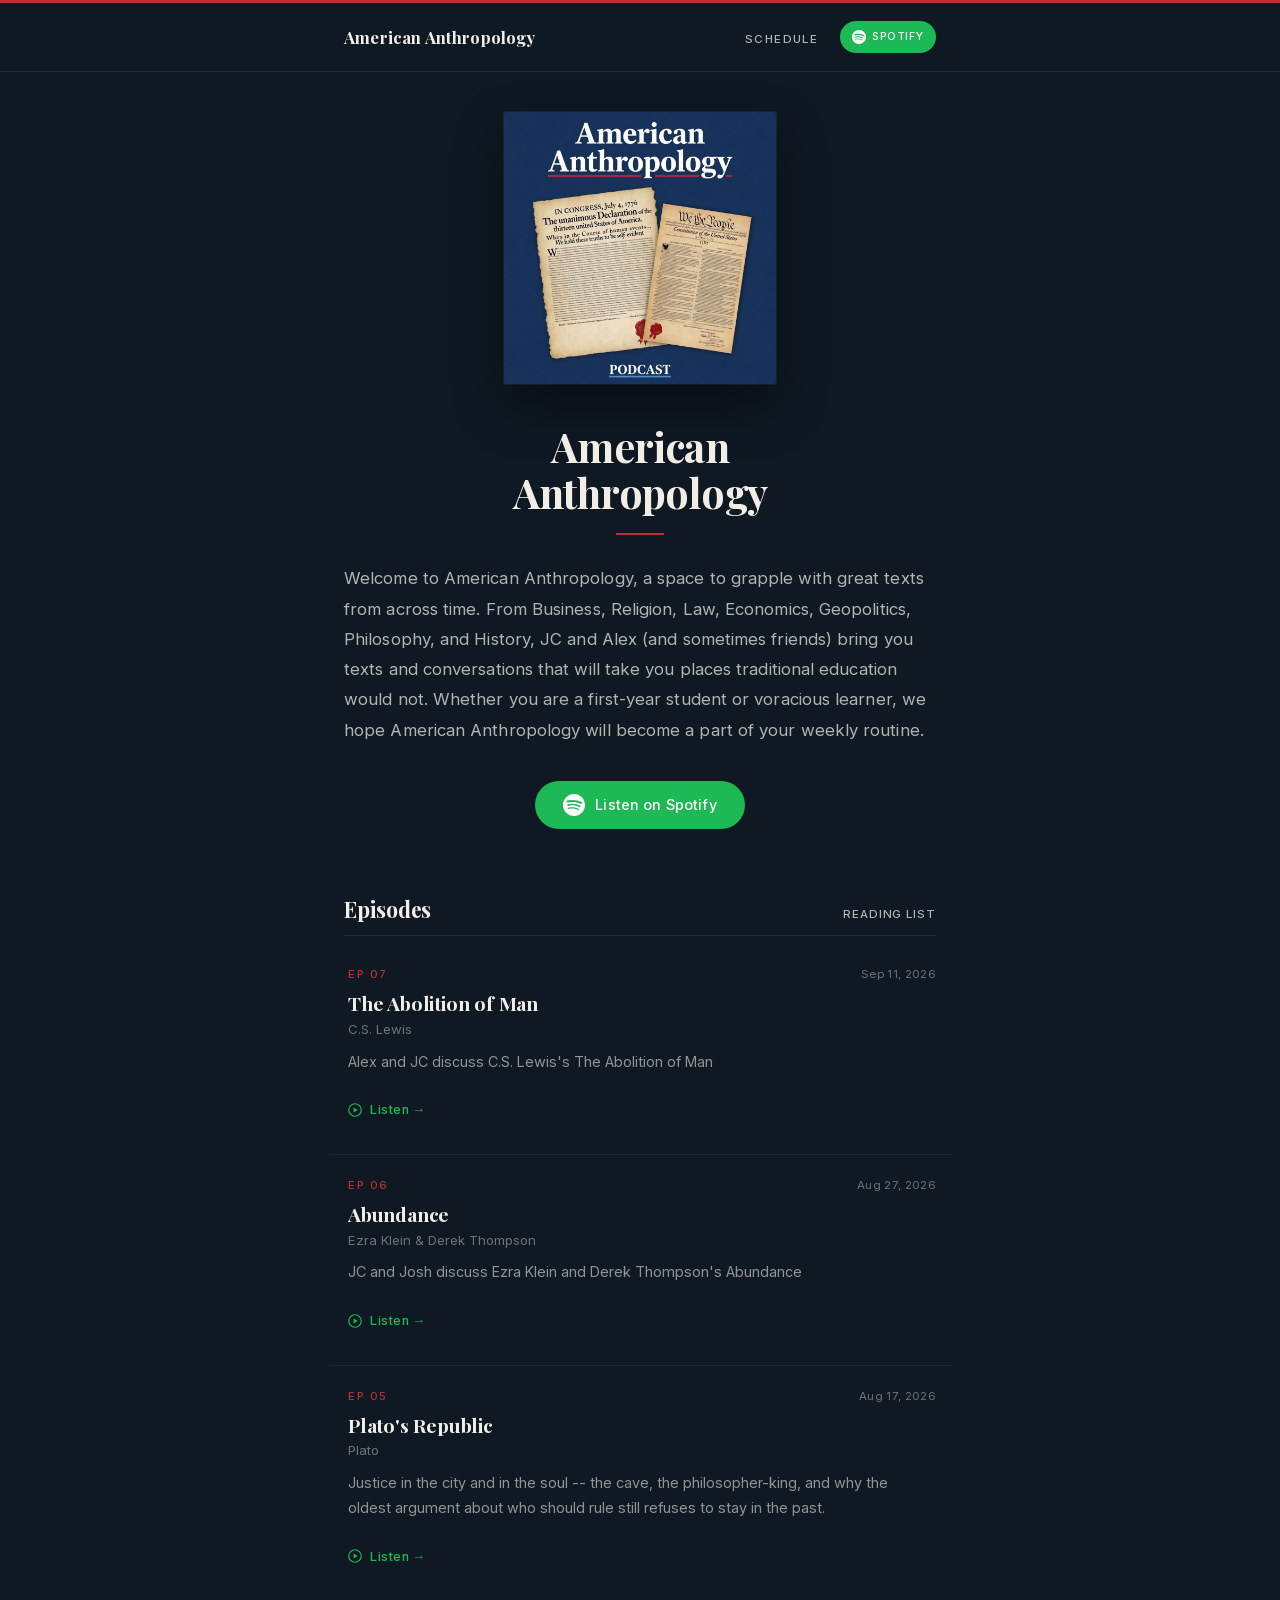
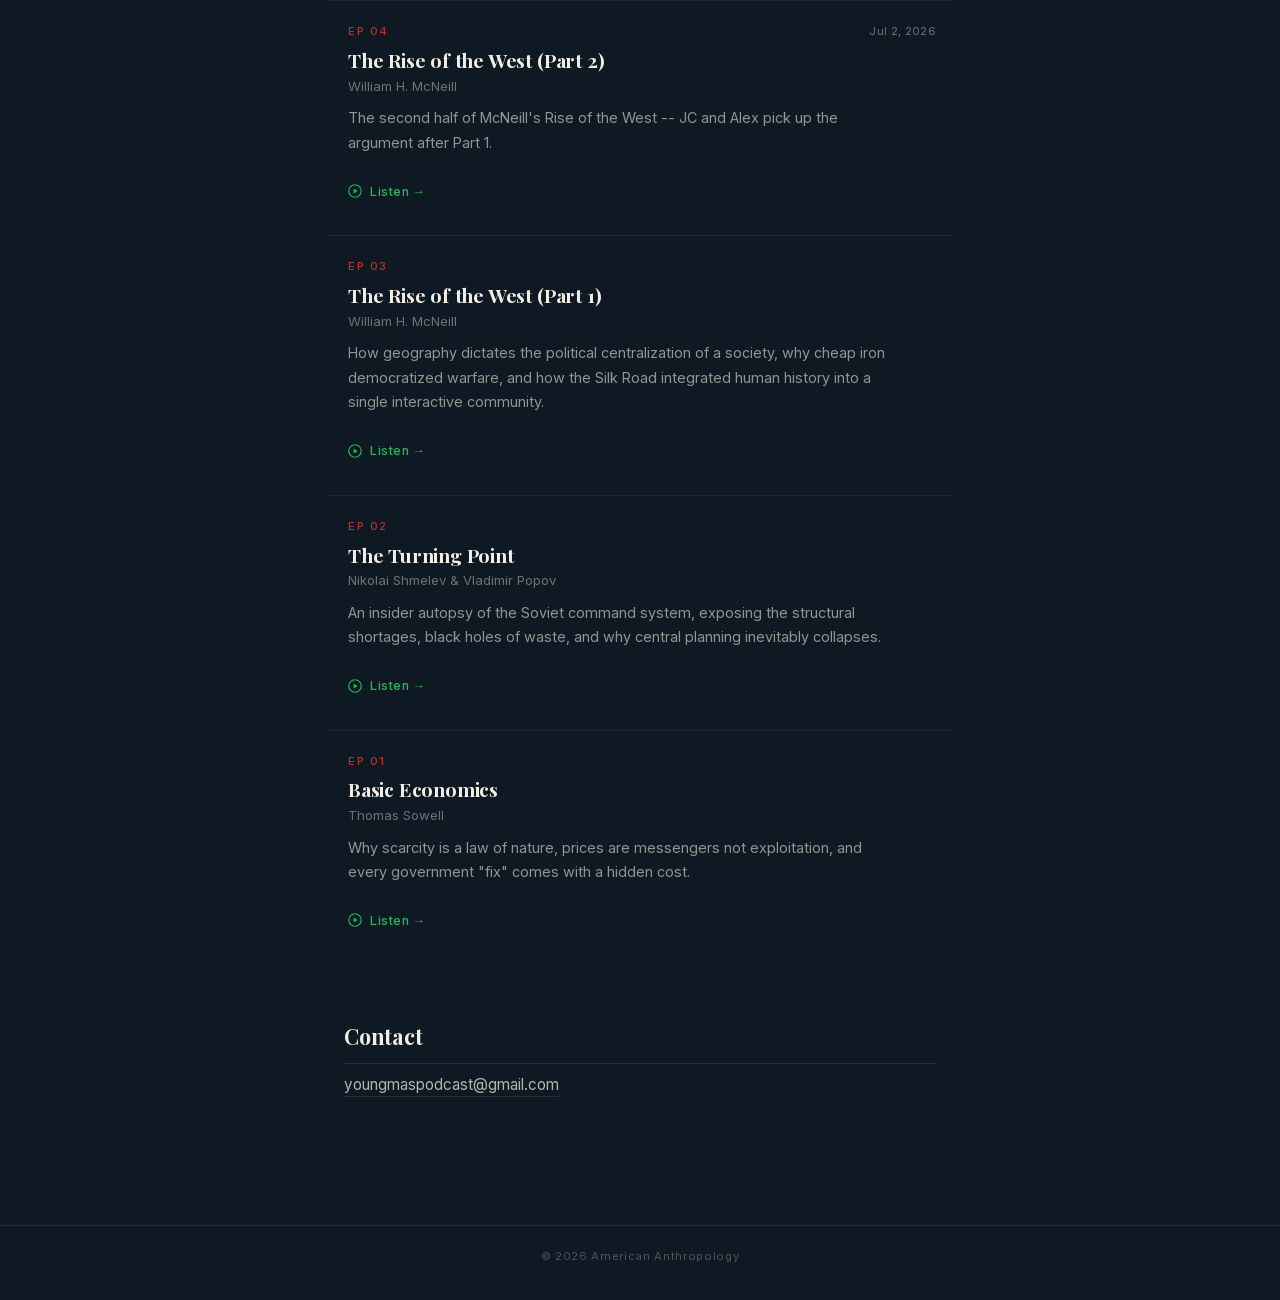
==== commit ddcf5069: "Add Episode 7 The Abolition of Man (full rebuild)" ====
--- a/index.html
+++ b/index.html
@@ -1 +1 @@
-<!DOCTYPE html><!--I4Hu_meASZFAXBPM67xpC--><html lang="en" class="__variable_e10f34 __variable_e97de2"><head><meta charSet="utf-8"/><meta name="viewport" content="width=device-width, initial-scale=1"/><link rel="preload" as="image" href="/cover.jpg"/><link rel="stylesheet" href="/_next/static/css/5cf7033f6159b960.css" data-precedence="next"/><link rel="preload" as="script" fetchPriority="low" href="/_next/static/chunks/webpack-8e03523aaed2e53f.js"/><script src="/_next/static/chunks/4bd1b696-c023c6e3521b1417.js" async=""></script><script src="/_next/static/chunks/255-9d0d2ba8fe9ae3d9.js" async=""></script><script src="/_next/static/chunks/main-app-6a6bb898faec9967.js" async=""></script><script src="/_next/static/chunks/619-ba102abea3e3d0e4.js" async=""></script><script src="/_next/static/chunks/app/layout-15aa53848e29c694.js" async=""></script><script src="/_next/static/chunks/app/page-8b28206144779e90.js" async=""></script><title>American Anthropology Podcast</title><meta name="description" content="Welcome to American Anthropology, a space to grapple with great texts from across time. From Business, Religion, Law, Economics, Geopolitics, Philosophy, and History, JC and Alex (and sometimes friends) bring you texts and conversations that will take you places traditional education would not. Whether you are a first-year student or voracious learner, we hope American Anthropology will become a part of your weekly routine."/><meta property="og:title" content="American Anthropology Podcast"/><meta property="og:description" content="Welcome to American Anthropology, a space to grapple with great texts from across time. From Business, Religion, Law, Economics, Geopolitics, Philosophy, and History, JC and Alex (and sometimes friends) bring you texts and conversations that will take you places traditional education would not. Whether you are a first-year student or voracious learner, we hope American Anthropology will become a part of your weekly routine."/><meta property="og:url" content="https://www.americananthropologypodcast.com/"/><meta property="og:site_name" content="American Anthropology"/><meta property="og:image" content="https://www.americananthropologypodcast.com/cover.jpg"/><meta property="og:image:width" content="1200"/><meta property="og:image:height" content="1200"/><meta property="og:image:alt" content="American Anthropology podcast cover"/><meta property="og:type" content="website"/><meta name="twitter:card" content="summary_large_image"/><meta name="twitter:title" content="American Anthropology Podcast"/><meta name="twitter:description" content="Welcome to American Anthropology, a space to grapple with great texts from across time. From Business, Religion, Law, Economics, Geopolitics, Philosophy, and History, JC and Alex (and sometimes friends) bring you texts and conversations that will take you places traditional education would not. Whether you are a first-year student or voracious learner, we hope American Anthropology will become a part of your weekly routine."/><meta name="twitter:image" content="https://www.americananthropologypodcast.com/cover.jpg"/><link rel="icon" href="/favicon.svg" type="image/svg+xml"/><script src="/_next/static/chunks/polyfills-42372ed130431b0a.js" noModule=""></script></head><body><div hidden=""><!--$--><!--/$--></div><a class="skip" href="#content">Skip to content</a><header class="site-header"><div class="wrap nav"><a class="wordmark" href="/">American Anthropology</a><ul class="nav-links"><li><a href="/schedule/">Schedule</a></li><li><a class="nav-spotify" href="https://open.spotify.com/show/0ja3yKvvsjPRQmJivTur3j" target="_blank" rel="noopener noreferrer"><svg width="14" height="14" viewBox="0 0 24 24" fill="currentColor" aria-hidden="true"><path d="M12 0C5.4 0 0 5.4 0 12s5.4 12 12 12 12-5.4 12-12S18.66 0 12 0zm5.521 17.34c-.24.359-.66.48-1.021.24-2.82-1.74-6.36-2.101-10.561-1.141-.418.122-.779-.179-.899-.539-.12-.421.18-.78.54-.9 4.56-1.021 8.52-.6 11.64 1.32.42.18.479.659.301 1.02zm1.44-3.3c-.301.42-.841.6-1.262.3-3.239-1.98-8.159-2.58-11.939-1.38-.479.12-1.02-.12-1.14-.6-.12-.48.12-1.021.6-1.141C9.6 9.9 15 10.561 18.72 12.84c.361.181.54.78.241 1.2zm.12-3.36C15.24 8.4 8.82 8.16 5.16 9.301c-.6.179-1.2-.181-1.38-.721-.18-.601.18-1.2.72-1.381 4.26-1.26 11.28-1.02 15.721 1.621.539.3.719 1.02.419 1.56-.299.421-1.02.599-1.559.3z"></path></svg>Spotify</a></li></ul></div></header><main id="content"><div class="wrap"><section class="hero"><img src="/cover.jpg" alt="American Anthropology podcast cover" class="cover" width="272" height="272"/><h1>American<br/>Anthropology</h1><hr class="rule"/><p class="intro">Welcome to American Anthropology, a space to grapple with great texts from across time. From Business, Religion, Law, Economics, Geopolitics, Philosophy, and History, JC and Alex (and sometimes friends) bring you texts and conversations that will take you places traditional education would not. Whether you are a first-year student or voracious learner, we hope American Anthropology will become a part of your weekly routine.</p><a href="https://open.spotify.com/show/0ja3yKvvsjPRQmJivTur3j" target="_blank" rel="noopener noreferrer" class="listen-btn"><svg width="22" height="22" viewBox="0 0 24 24" fill="currentColor" aria-hidden="true"><path d="M12 0C5.4 0 0 5.4 0 12s5.4 12 12 12 12-5.4 12-12S18.66 0 12 0zm5.521 17.34c-.24.359-.66.48-1.021.24-2.82-1.74-6.36-2.101-10.561-1.141-.418.122-.779-.179-.899-.539-.12-.421.18-.78.54-.9 4.56-1.021 8.52-.6 11.64 1.32.42.18.479.659.301 1.02zm1.44-3.3c-.301.42-.841.6-1.262.3-3.239-1.98-8.159-2.58-11.939-1.38-.479.12-1.02-.12-1.14-.6-.12-.48.12-1.021.6-1.141C9.6 9.9 15 10.561 18.72 12.84c.361.181.54.78.241 1.2zm.12-3.36C15.24 8.4 8.82 8.16 5.16 9.301c-.6.179-1.2-.181-1.38-.721-.18-.601.18-1.2.72-1.381 4.26-1.26 11.28-1.02 15.721 1.621.539.3.719 1.02.419 1.56-.299.421-1.02.599-1.559.3z"></path></svg>Listen on Spotify</a></section><section class="section" aria-labelledby="episodes-heading"><div class="section-head"><h2 id="episodes-heading">Episodes</h2><a class="section-link" href="/books/">Reading list</a></div><div class="episode-list"><article class="episode"><div class="ep-kicker"><span class="ep-number">EP 06</span><span class="ep-date">Aug 27, 2026</span></div><h3 class="ep-title">Abundance</h3><p class="ep-author">Ezra Klein &amp; Derek Thompson</p><p class="ep-desc">JC and Josh discuss Ezra Klein and Derek Thompson&#x27;s Abundance</p><a class="ep-link" href="https://open.spotify.com/episode/3nHAQCKekNUxc2hPDv6R6r" target="_blank" rel="noopener noreferrer"><svg width="14" height="14" viewBox="0 0 14 14" fill="currentColor" aria-hidden="true"><circle cx="7" cy="7" r="6.25" fill="none" stroke="currentColor" stroke-width="1.2"></circle><path d="M5.6 4.4v5.2L9.7 7z"></path></svg>Listen →</a></article><article class="episode"><div class="ep-kicker"><span class="ep-number">EP 05</span><span class="ep-date">Aug 17, 2026</span></div><h3 class="ep-title">Plato&#x27;s Republic</h3><p class="ep-author">Plato</p><p class="ep-desc">Justice in the city and in the soul -- the cave, the philosopher-king, and why the oldest argument about who should rule still refuses to stay in the past.</p><a class="ep-link" href="https://open.spotify.com/episode/3uFRSaFAXOyxeFTuiWHaS7" target="_blank" rel="noopener noreferrer"><svg width="14" height="14" viewBox="0 0 14 14" fill="currentColor" aria-hidden="true"><circle cx="7" cy="7" r="6.25" fill="none" stroke="currentColor" stroke-width="1.2"></circle><path d="M5.6 4.4v5.2L9.7 7z"></path></svg>Listen →</a></article><article class="episode"><div class="ep-kicker"><span class="ep-number">EP 04</span><span class="ep-date">Jul 2, 2026</span></div><h3 class="ep-title">The Rise of the West (Part 2)</h3><p class="ep-author">William H. McNeill</p><p class="ep-desc">The second half of McNeill&#x27;s Rise of the West -- JC and Alex pick up the argument after Part 1.</p><a class="ep-link" href="https://open.spotify.com/episode/2hB54VnnccOmeEwaDDAzqJ" target="_blank" rel="noopener noreferrer"><svg width="14" height="14" viewBox="0 0 14 14" fill="currentColor" aria-hidden="true"><circle cx="7" cy="7" r="6.25" fill="none" stroke="currentColor" stroke-width="1.2"></circle><path d="M5.6 4.4v5.2L9.7 7z"></path></svg>Listen →</a></article><article class="episode"><div class="ep-kicker"><span class="ep-number">EP 03</span></div><h3 class="ep-title">The Rise of the West (Part 1)</h3><p class="ep-author">William H. McNeill</p><p class="ep-desc">How geography dictates the political centralization of a society, why cheap iron democratized warfare, and how the Silk Road integrated human history into a single interactive community.</p><a class="ep-link" href="https://open.spotify.com/episode/3oeG8QXjh3OjQVoKhUrZ8f" target="_blank" rel="noopener noreferrer"><svg width="14" height="14" viewBox="0 0 14 14" fill="currentColor" aria-hidden="true"><circle cx="7" cy="7" r="6.25" fill="none" stroke="currentColor" stroke-width="1.2"></circle><path d="M5.6 4.4v5.2L9.7 7z"></path></svg>Listen →</a></article><article class="episode"><div class="ep-kicker"><span class="ep-number">EP 02</span></div><h3 class="ep-title">The Turning Point</h3><p class="ep-author">Nikolai Shmelev &amp; Vladimir Popov</p><p class="ep-desc">An insider autopsy of the Soviet command system, exposing the structural shortages, black holes of waste, and why central planning inevitably collapses.</p><a class="ep-link" href="https://open.spotify.com/episode/6vLVqFpboDoC9aOdbssXUT" target="_blank" rel="noopener noreferrer"><svg width="14" height="14" viewBox="0 0 14 14" fill="currentColor" aria-hidden="true"><circle cx="7" cy="7" r="6.25" fill="none" stroke="currentColor" stroke-width="1.2"></circle><path d="M5.6 4.4v5.2L9.7 7z"></path></svg>Listen →</a></article><article class="episode"><div class="ep-kicker"><span class="ep-number">EP 01</span></div><h3 class="ep-title">Basic Economics</h3><p class="ep-author">Thomas Sowell</p><p class="ep-desc">Why scarcity is a law of nature, prices are messengers not exploitation, and every government &quot;fix&quot; comes with a hidden cost.</p><a class="ep-link" href="https://open.spotify.com/episode/7cXwIbjrVmqe0l0ZHxL6SY" target="_blank" rel="noopener noreferrer"><svg width="14" height="14" viewBox="0 0 14 14" fill="currentColor" aria-hidden="true"><circle cx="7" cy="7" r="6.25" fill="none" stroke="currentColor" stroke-width="1.2"></circle><path d="M5.6 4.4v5.2L9.7 7z"></path></svg>Listen →</a></article></div></section><section class="section" aria-labelledby="contact-heading"><div class="section-head"><h2 id="contact-heading">Contact</h2></div><a class="contact-link" href="mailto:youngmaspodcast@gmail.com">youngmaspodcast@gmail.com</a></section></div><!--$--><!--/$--></main><footer class="site-footer"><div class="wrap">© <!-- -->2026<!-- --> <!-- -->American Anthropology</div></footer><script src="/_next/static/chunks/webpack-8e03523aaed2e53f.js" id="_R_" async=""></script><script>(self.__next_f=self.__next_f||[]).push([0])</script><script>self.__next_f.push([1,"1:\"$Sreact.fragment\"\n2:I[4537,[\"619\",\"static/chunks/619-ba102abea3e3d0e4.js\",\"177\",\"static/chunks/app/layout-15aa53848e29c694.js\"],\"Header\"]\n3:I[9766,[],\"\"]\n4:I[8924,[],\"\"]\n5:I[2619,[\"619\",\"static/chunks/619-ba102abea3e3d0e4.js\",\"974\",\"static/chunks/app/page-8b28206144779e90.js\"],\"\"]\n13:I[7150,[],\"\"]\n:HL[\"/_next/static/css/5cf7033f6159b960.css\",\"style\"]\n"])</script><script>self.__next_f.push([1,"0:{\"P\":null,\"b\":\"I4Hu-meASZFAXBPM67xpC\",\"p\":\"\",\"c\":[\"\",\"\"],\"i\":false,\"f\":[[[\"\",{\"children\":[\"__PAGE__\",{}]},\"$undefined\",\"$undefined\",true],[\"\",[\"$\",\"$1\",\"c\",{\"children\":[[[\"$\",\"link\",\"0\",{\"rel\":\"stylesheet\",\"href\":\"/_next/static/css/5cf7033f6159b960.css\",\"precedence\":\"next\",\"crossOrigin\":\"$undefined\",\"nonce\":\"$undefined\"}]],[\"$\",\"html\",null,{\"lang\":\"en\",\"className\":\"__variable_e10f34 __variable_e97de2\",\"children\":[\"$\",\"body\",null,{\"children\":[[\"$\",\"a\",null,{\"className\":\"skip\",\"href\":\"#content\",\"children\":\"Skip to content\"}],[\"$\",\"$L2\",null,{}],[\"$\",\"main\",null,{\"id\":\"content\",\"children\":[\"$\",\"$L3\",null,{\"parallelRouterKey\":\"children\",\"error\":\"$undefined\",\"errorStyles\":\"$undefined\",\"errorScripts\":\"$undefined\",\"template\":[\"$\",\"$L4\",null,{}],\"templateStyles\":\"$undefined\",\"templateScripts\":\"$undefined\",\"notFound\":[[[\"$\",\"title\",null,{\"children\":\"404: This page could not be found.\"}],[\"$\",\"div\",null,{\"style\":{\"fontFamily\":\"system-ui,\\\"Segoe UI\\\",Roboto,Helvetica,Arial,sans-serif,\\\"Apple Color Emoji\\\",\\\"Segoe UI Emoji\\\"\",\"height\":\"100vh\",\"textAlign\":\"center\",\"display\":\"flex\",\"flexDirection\":\"column\",\"alignItems\":\"center\",\"justifyContent\":\"center\"},\"children\":[\"$\",\"div\",null,{\"children\":[[\"$\",\"style\",null,{\"dangerouslySetInnerHTML\":{\"__html\":\"body{color:#000;background:#fff;margin:0}.next-error-h1{border-right:1px solid rgba(0,0,0,.3)}@media (prefers-color-scheme:dark){body{color:#fff;background:#000}.next-error-h1{border-right:1px solid rgba(255,255,255,.3)}}\"}}],[\"$\",\"h1\",null,{\"className\":\"next-error-h1\",\"style\":{\"display\":\"inline-block\",\"margin\":\"0 20px 0 0\",\"padding\":\"0 23px 0 0\",\"fontSize\":24,\"fontWeight\":500,\"verticalAlign\":\"top\",\"lineHeight\":\"49px\"},\"children\":404}],[\"$\",\"div\",null,{\"style\":{\"display\":\"inline-block\"},\"children\":[\"$\",\"h2\",null,{\"style\":{\"fontSize\":14,\"fontWeight\":400,\"lineHeight\":\"49px\",\"margin\":0},\"children\":\"This page could not be found.\"}]}]]}]}]],[]],\"forbidden\":\"$undefined\",\"unauthorized\":\"$undefined\"}]}],[\"$\",\"footer\",null,{\"className\":\"site-footer\",\"children\":[\"$\",\"div\",null,{\"className\":\"wrap\",\"children\":[\"© \",2026,\" \",\"American Anthropology\"]}]}]]}]}]]}],{\"children\":[\"__PAGE__\",[\"$\",\"$1\",\"c\",{\"children\":[[\"$\",\"div\",null,{\"className\":\"wrap\",\"children\":[[\"$\",\"section\",null,{\"className\":\"hero\",\"children\":[[\"$\",\"img\",null,{\"src\":\"/cover.jpg\",\"alt\":\"American Anthropology podcast cover\",\"className\":\"cover\",\"width\":272,\"height\":272}],[\"$\",\"h1\",null,{\"children\":[\"American\",[\"$\",\"br\",null,{}],\"Anthropology\"]}],[\"$\",\"hr\",null,{\"className\":\"rule\"}],[\"$\",\"p\",null,{\"className\":\"intro\",\"children\":\"Welcome to American Anthropology, a space to grapple with great texts from across time. From Business, Religion, Law, Economics, Geopolitics, Philosophy, and History, JC and Alex (and sometimes friends) bring you texts and conversations that will take you places traditional education would not. Whether you are a first-year student or voracious learner, we hope American Anthropology will become a part of your weekly routine.\"}],[\"$\",\"a\",null,{\"href\":\"https://open.spotify.com/show/0ja3yKvvsjPRQmJivTur3j\",\"target\":\"_blank\",\"rel\":\"noopener noreferrer\",\"className\":\"listen-btn\",\"children\":[[\"$\",\"svg\",null,{\"width\":\"22\",\"height\":\"22\",\"viewBox\":\"0 0 24 24\",\"fill\":\"currentColor\",\"aria-hidden\":\"true\",\"children\":[\"$\",\"path\",null,{\"d\":\"M12 0C5.4 0 0 5.4 0 12s5.4 12 12 12 12-5.4 12-12S18.66 0 12 0zm5.521 17.34c-.24.359-.66.48-1.021.24-2.82-1.74-6.36-2.101-10.561-1.141-.418.122-.779-.179-.899-.539-.12-.421.18-.78.54-.9 4.56-1.021 8.52-.6 11.64 1.32.42.18.479.659.301 1.02zm1.44-3.3c-.301.42-.841.6-1.262.3-3.239-1.98-8.159-2.58-11.939-1.38-.479.12-1.02-.12-1.14-.6-.12-.48.12-1.021.6-1.141C9.6 9.9 15 10.561 18.72 12.84c.361.181.54.78.241 1.2zm.12-3.36C15.24 8.4 8.82 8.16 5.16 9.301c-.6.179-1.2-.181-1.38-.721-.18-.601.18-1.2.72-1.381 4.26-1.26 11.28-1.02 15.721 1.621.539.3.719 1.02.419 1.56-.299.421-1.02.599-1.559.3z\"}]}],\"Listen on Spotify\"]}]]}],[\"$\",\"section\",null,{\"className\":\"section\",\"aria-labelledby\":\"episodes-heading\",\"children\":[[\"$\",\"div\",null,{\"className\":\"section-head\",\"children\":[[\"$\",\"h2\",null,{\"id\":\"episodes-heading\",\"children\":\"Episodes\"}],[\"$\",\"$L5\",null,{\"href\":\"/books/\",\"className\":\"section-link\",\"children\":\"Reading list\"}]]}],[\"$\",\"div\",null,{\"className\":\"episode-list\",\"children\":[[\"$\",\"article\",\"6\",{\"className\":\"episode\",\"children\":[[\"$\",\"div\",null,{\"className\":\"ep-kicker\",\"children\":[[\"$\",\"span\",null,{\"className\":\"ep-number\",\"children\":\"EP 06\"}],\"$L6\"]}],\"$L7\",\"$L8\",\"$L9\",\"$La\"]}],\"$Lb\",\"$Lc\",\"$Ld\",\"$Le\",\"$Lf\"]}]]}],\"$L10\"]}],null,\"$L11\"]}],{},null,false]},null,false],\"$L12\",false]],\"m\":\"$undefined\",\"G\":[\"$13\",[]],\"s\":false,\"S\":true}\n"])</script><script>self.__next_f.push([1,"14:I[4431,[],\"OutletBoundary\"]\n16:I[5278,[],\"AsyncMetadataOutlet\"]\n18:I[4431,[],\"ViewportBoundary\"]\n1a:I[4431,[],\"MetadataBoundary\"]\n1b:\"$Sreact.suspense\"\n6:[\"$\",\"span\",null,{\"className\":\"ep-date\",\"children\":\"Aug 27, 2026\"}]\n7:[\"$\",\"h3\",null,{\"className\":\"ep-title\",\"children\":\"Abundance\"}]\n8:[\"$\",\"p\",null,{\"className\":\"ep-author\",\"children\":\"Ezra Klein \u0026 Derek Thompson\"}]\n9:[\"$\",\"p\",null,{\"className\":\"ep-desc\",\"children\":\"JC and Josh discuss Ezra Klein and Derek Thompson's Abundance\"}]\na:[\"$\",\"a\",null,{\"className\":\"ep-link\",\"href\":\"https://open.spotify.com/episode/3nHAQCKekNUxc2hPDv6R6r\",\"target\":\"_blank\",\"rel\":\"noopener noreferrer\",\"children\":[[\"$\",\"svg\",null,{\"width\":\"14\",\"height\":\"14\",\"viewBox\":\"0 0 14 14\",\"fill\":\"currentColor\",\"aria-hidden\":\"true\",\"children\":[[\"$\",\"circle\",null,{\"cx\":\"7\",\"cy\":\"7\",\"r\":\"6.25\",\"fill\":\"none\",\"stroke\":\"currentColor\",\"strokeWidth\":\"1.2\"}],[\"$\",\"path\",null,{\"d\":\"M5.6 4.4v5.2L9.7 7z\"}]]}],\"Listen →\"]}]\n"])</script><script>self.__next_f.push([1,"b:[\"$\",\"article\",\"5\",{\"className\":\"episode\",\"children\":[[\"$\",\"div\",null,{\"className\":\"ep-kicker\",\"children\":[[\"$\",\"span\",null,{\"className\":\"ep-number\",\"children\":\"EP 05\"}],[\"$\",\"span\",null,{\"className\":\"ep-date\",\"children\":\"Aug 17, 2026\"}]]}],[\"$\",\"h3\",null,{\"className\":\"ep-title\",\"children\":\"Plato's Republic\"}],[\"$\",\"p\",null,{\"className\":\"ep-author\",\"children\":\"Plato\"}],[\"$\",\"p\",null,{\"className\":\"ep-desc\",\"children\":\"Justice in the city and in the soul -- the cave, the philosopher-king, and why the oldest argument about who should rule still refuses to stay in the past.\"}],[\"$\",\"a\",null,{\"className\":\"ep-link\",\"href\":\"https://open.spotify.com/episode/3uFRSaFAXOyxeFTuiWHaS7\",\"target\":\"_blank\",\"rel\":\"noopener noreferrer\",\"children\":[[\"$\",\"svg\",null,{\"width\":\"14\",\"height\":\"14\",\"viewBox\":\"0 0 14 14\",\"fill\":\"currentColor\",\"aria-hidden\":\"true\",\"children\":[[\"$\",\"circle\",null,{\"cx\":\"7\",\"cy\":\"7\",\"r\":\"6.25\",\"fill\":\"none\",\"stroke\":\"currentColor\",\"strokeWidth\":\"1.2\"}],[\"$\",\"path\",null,{\"d\":\"M5.6 4.4v5.2L9.7 7z\"}]]}],\"Listen →\"]}]]}]\n"])</script><script>self.__next_f.push([1,"c:[\"$\",\"article\",\"4\",{\"className\":\"episode\",\"children\":[[\"$\",\"div\",null,{\"className\":\"ep-kicker\",\"children\":[[\"$\",\"span\",null,{\"className\":\"ep-number\",\"children\":\"EP 04\"}],[\"$\",\"span\",null,{\"className\":\"ep-date\",\"children\":\"Jul 2, 2026\"}]]}],[\"$\",\"h3\",null,{\"className\":\"ep-title\",\"children\":\"The Rise of the West (Part 2)\"}],[\"$\",\"p\",null,{\"className\":\"ep-author\",\"children\":\"William H. McNeill\"}],[\"$\",\"p\",null,{\"className\":\"ep-desc\",\"children\":\"The second half of McNeill's Rise of the West -- JC and Alex pick up the argument after Part 1.\"}],[\"$\",\"a\",null,{\"className\":\"ep-link\",\"href\":\"https://open.spotify.com/episode/2hB54VnnccOmeEwaDDAzqJ\",\"target\":\"_blank\",\"rel\":\"noopener noreferrer\",\"children\":[[\"$\",\"svg\",null,{\"width\":\"14\",\"height\":\"14\",\"viewBox\":\"0 0 14 14\",\"fill\":\"currentColor\",\"aria-hidden\":\"true\",\"children\":[[\"$\",\"circle\",null,{\"cx\":\"7\",\"cy\":\"7\",\"r\":\"6.25\",\"fill\":\"none\",\"stroke\":\"currentColor\",\"strokeWidth\":\"1.2\"}],[\"$\",\"path\",null,{\"d\":\"M5.6 4.4v5.2L9.7 7z\"}]]}],\"Listen →\"]}]]}]\n"])</script><script>self.__next_f.push([1,"d:[\"$\",\"article\",\"3\",{\"className\":\"episode\",\"children\":[[\"$\",\"div\",null,{\"className\":\"ep-kicker\",\"children\":[[\"$\",\"span\",null,{\"className\":\"ep-number\",\"children\":\"EP 03\"}],null]}],[\"$\",\"h3\",null,{\"className\":\"ep-title\",\"children\":\"The Rise of the West (Part 1)\"}],[\"$\",\"p\",null,{\"className\":\"ep-author\",\"children\":\"William H. McNeill\"}],[\"$\",\"p\",null,{\"className\":\"ep-desc\",\"children\":\"How geography dictates the political centralization of a society, why cheap iron democratized warfare, and how the Silk Road integrated human history into a single interactive community.\"}],[\"$\",\"a\",null,{\"className\":\"ep-link\",\"href\":\"https://open.spotify.com/episode/3oeG8QXjh3OjQVoKhUrZ8f\",\"target\":\"_blank\",\"rel\":\"noopener noreferrer\",\"children\":[[\"$\",\"svg\",null,{\"width\":\"14\",\"height\":\"14\",\"viewBox\":\"0 0 14 14\",\"fill\":\"currentColor\",\"aria-hidden\":\"true\",\"children\":[[\"$\",\"circle\",null,{\"cx\":\"7\",\"cy\":\"7\",\"r\":\"6.25\",\"fill\":\"none\",\"stroke\":\"currentColor\",\"strokeWidth\":\"1.2\"}],[\"$\",\"path\",null,{\"d\":\"M5.6 4.4v5.2L9.7 7z\"}]]}],\"Listen →\"]}]]}]\n"])</script><script>self.__next_f.push([1,"e:[\"$\",\"article\",\"2\",{\"className\":\"episode\",\"children\":[[\"$\",\"div\",null,{\"className\":\"ep-kicker\",\"children\":[[\"$\",\"span\",null,{\"className\":\"ep-number\",\"children\":\"EP 02\"}],null]}],[\"$\",\"h3\",null,{\"className\":\"ep-title\",\"children\":\"The Turning Point\"}],[\"$\",\"p\",null,{\"className\":\"ep-author\",\"children\":\"Nikolai Shmelev \u0026 Vladimir Popov\"}],[\"$\",\"p\",null,{\"className\":\"ep-desc\",\"children\":\"An insider autopsy of the Soviet command system, exposing the structural shortages, black holes of waste, and why central planning inevitably collapses.\"}],[\"$\",\"a\",null,{\"className\":\"ep-link\",\"href\":\"https://open.spotify.com/episode/6vLVqFpboDoC9aOdbssXUT\",\"target\":\"_blank\",\"rel\":\"noopener noreferrer\",\"children\":[[\"$\",\"svg\",null,{\"width\":\"14\",\"height\":\"14\",\"viewBox\":\"0 0 14 14\",\"fill\":\"currentColor\",\"aria-hidden\":\"true\",\"children\":[[\"$\",\"circle\",null,{\"cx\":\"7\",\"cy\":\"7\",\"r\":\"6.25\",\"fill\":\"none\",\"stroke\":\"currentColor\",\"strokeWidth\":\"1.2\"}],[\"$\",\"path\",null,{\"d\":\"M5.6 4.4v5.2L9.7 7z\"}]]}],\"Listen →\"]}]]}]\n"])</script><script>self.__next_f.push([1,"f:[\"$\",\"article\",\"1\",{\"className\":\"episode\",\"children\":[[\"$\",\"div\",null,{\"className\":\"ep-kicker\",\"children\":[[\"$\",\"span\",null,{\"className\":\"ep-number\",\"children\":\"EP 01\"}],null]}],[\"$\",\"h3\",null,{\"className\":\"ep-title\",\"children\":\"Basic Economics\"}],[\"$\",\"p\",null,{\"className\":\"ep-author\",\"children\":\"Thomas Sowell\"}],[\"$\",\"p\",null,{\"className\":\"ep-desc\",\"children\":\"Why scarcity is a law of nature, prices are messengers not exploitation, and every government \\\"fix\\\" comes with a hidden cost.\"}],[\"$\",\"a\",null,{\"className\":\"ep-link\",\"href\":\"https://open.spotify.com/episode/7cXwIbjrVmqe0l0ZHxL6SY\",\"target\":\"_blank\",\"rel\":\"noopener noreferrer\",\"children\":[[\"$\",\"svg\",null,{\"width\":\"14\",\"height\":\"14\",\"viewBox\":\"0 0 14 14\",\"fill\":\"currentColor\",\"aria-hidden\":\"true\",\"children\":[[\"$\",\"circle\",null,{\"cx\":\"7\",\"cy\":\"7\",\"r\":\"6.25\",\"fill\":\"none\",\"stroke\":\"currentColor\",\"strokeWidth\":\"1.2\"}],[\"$\",\"path\",null,{\"d\":\"M5.6 4.4v5.2L9.7 7z\"}]]}],\"Listen →\"]}]]}]\n"])</script><script>self.__next_f.push([1,"10:[\"$\",\"section\",null,{\"className\":\"section\",\"aria-labelledby\":\"contact-heading\",\"children\":[[\"$\",\"div\",null,{\"className\":\"section-head\",\"children\":[\"$\",\"h2\",null,{\"id\":\"contact-heading\",\"children\":\"Contact\"}]}],[\"$\",\"a\",null,{\"className\":\"contact-link\",\"href\":\"mailto:youngmaspodcast@gmail.com\",\"children\":\"youngmaspodcast@gmail.com\"}]]}]\n11:[\"$\",\"$L14\",null,{\"children\":[\"$L15\",[\"$\",\"$L16\",null,{\"promise\":\"$@17\"}]]}]\n12:[\"$\",\"$1\",\"h\",{\"children\":[null,[[\"$\",\"$L18\",null,{\"children\":\"$L19\"}],null],[\"$\",\"$L1a\",null,{\"children\":[\"$\",\"div\",null,{\"hidden\":true,\"children\":[\"$\",\"$1b\",null,{\"fallback\":null,\"children\":\"$L1c\"}]}]}]]}]\n"])</script><script>self.__next_f.push([1,"19:[[\"$\",\"meta\",\"0\",{\"charSet\":\"utf-8\"}],[\"$\",\"meta\",\"1\",{\"name\":\"viewport\",\"content\":\"width=device-width, initial-scale=1\"}]]\n15:null\n"])</script><script>self.__next_f.push([1,"1d:I[622,[],\"IconMark\"]\n"])</script><script>self.__next_f.push([1,"17:{\"metadata\":[[\"$\",\"title\",\"0\",{\"children\":\"American Anthropology Podcast\"}],[\"$\",\"meta\",\"1\",{\"name\":\"description\",\"content\":\"Welcome to American Anthropology, a space to grapple with great texts from across time. From Business, Religion, Law, Economics, Geopolitics, Philosophy, and History, JC and Alex (and sometimes friends) bring you texts and conversations that will take you places traditional education would not. Whether you are a first-year student or voracious learner, we hope American Anthropology will become a part of your weekly routine.\"}],[\"$\",\"meta\",\"2\",{\"property\":\"og:title\",\"content\":\"American Anthropology Podcast\"}],[\"$\",\"meta\",\"3\",{\"property\":\"og:description\",\"content\":\"Welcome to American Anthropology, a space to grapple with great texts from across time. From Business, Religion, Law, Economics, Geopolitics, Philosophy, and History, JC and Alex (and sometimes friends) bring you texts and conversations that will take you places traditional education would not. Whether you are a first-year student or voracious learner, we hope American Anthropology will become a part of your weekly routine.\"}],[\"$\",\"meta\",\"4\",{\"property\":\"og:url\",\"content\":\"https://www.americananthropologypodcast.com/\"}],[\"$\",\"meta\",\"5\",{\"property\":\"og:site_name\",\"content\":\"American Anthropology\"}],[\"$\",\"meta\",\"6\",{\"property\":\"og:image\",\"content\":\"https://www.americananthropologypodcast.com/cover.jpg\"}],[\"$\",\"meta\",\"7\",{\"property\":\"og:image:width\",\"content\":\"1200\"}],[\"$\",\"meta\",\"8\",{\"property\":\"og:image:height\",\"content\":\"1200\"}],[\"$\",\"meta\",\"9\",{\"property\":\"og:image:alt\",\"content\":\"American Anthropology podcast cover\"}],[\"$\",\"meta\",\"10\",{\"property\":\"og:type\",\"content\":\"website\"}],[\"$\",\"meta\",\"11\",{\"name\":\"twitter:card\",\"content\":\"summary_large_image\"}],[\"$\",\"meta\",\"12\",{\"name\":\"twitter:title\",\"content\":\"American Anthropology Podcast\"}],[\"$\",\"meta\",\"13\",{\"name\":\"twitter:description\",\"content\":\"Welcome to American Anthropology, a space to grapple with great texts from across time. From Business, Religion, Law, Economics, Geopolitics, Philosophy, and History, JC and Alex (and sometimes friends) bring you texts and conversations that will take you places traditional education would not. Whether you are a first-year student or voracious learner, we hope American Anthropology will become a part of your weekly routine.\"}],[\"$\",\"meta\",\"14\",{\"name\":\"twitter:image\",\"content\":\"https://www.americananthropologypodcast.com/cover.jpg\"}],[\"$\",\"link\",\"15\",{\"rel\":\"icon\",\"href\":\"/favicon.svg\",\"type\":\"image/svg+xml\"}],[\"$\",\"$L1d\",\"16\",{}]],\"error\":null,\"digest\":\"$undefined\"}\n"])</script><script>self.__next_f.push([1,"1c:\"$17:metadata\"\n"])</script></body></html>+<!DOCTYPE html><!--xiKuGD_SlM9WnGcMmhQEd--><html lang="en" class="__variable_e10f34 __variable_e97de2"><head><meta charSet="utf-8"/><meta name="viewport" content="width=device-width, initial-scale=1"/><link rel="preload" as="image" href="/cover.jpg"/><link rel="stylesheet" href="/_next/static/css/5cf7033f6159b960.css" data-precedence="next"/><link rel="preload" as="script" fetchPriority="low" href="/_next/static/chunks/webpack-8e03523aaed2e53f.js"/><script src="/_next/static/chunks/4bd1b696-c023c6e3521b1417.js" async=""></script><script src="/_next/static/chunks/255-9d0d2ba8fe9ae3d9.js" async=""></script><script src="/_next/static/chunks/main-app-6a6bb898faec9967.js" async=""></script><script src="/_next/static/chunks/619-ba102abea3e3d0e4.js" async=""></script><script src="/_next/static/chunks/app/layout-15aa53848e29c694.js" async=""></script><script src="/_next/static/chunks/app/page-8b28206144779e90.js" async=""></script><title>American Anthropology Podcast</title><meta name="description" content="Welcome to American Anthropology, a space to grapple with great texts from across time. From Business, Religion, Law, Economics, Geopolitics, Philosophy, and History, JC and Alex (and sometimes friends) bring you texts and conversations that will take you places traditional education would not. Whether you are a first-year student or voracious learner, we hope American Anthropology will become a part of your weekly routine."/><meta property="og:title" content="American Anthropology Podcast"/><meta property="og:description" content="Welcome to American Anthropology, a space to grapple with great texts from across time. From Business, Religion, Law, Economics, Geopolitics, Philosophy, and History, JC and Alex (and sometimes friends) bring you texts and conversations that will take you places traditional education would not. Whether you are a first-year student or voracious learner, we hope American Anthropology will become a part of your weekly routine."/><meta property="og:url" content="https://www.americananthropologypodcast.com/"/><meta property="og:site_name" content="American Anthropology"/><meta property="og:image" content="https://www.americananthropologypodcast.com/cover.jpg"/><meta property="og:image:width" content="1200"/><meta property="og:image:height" content="1200"/><meta property="og:image:alt" content="American Anthropology podcast cover"/><meta property="og:type" content="website"/><meta name="twitter:card" content="summary_large_image"/><meta name="twitter:title" content="American Anthropology Podcast"/><meta name="twitter:description" content="Welcome to American Anthropology, a space to grapple with great texts from across time. From Business, Religion, Law, Economics, Geopolitics, Philosophy, and History, JC and Alex (and sometimes friends) bring you texts and conversations that will take you places traditional education would not. Whether you are a first-year student or voracious learner, we hope American Anthropology will become a part of your weekly routine."/><meta name="twitter:image" content="https://www.americananthropologypodcast.com/cover.jpg"/><link rel="icon" href="/favicon.svg" type="image/svg+xml"/><script src="/_next/static/chunks/polyfills-42372ed130431b0a.js" noModule=""></script></head><body><div hidden=""><!--$--><!--/$--></div><a class="skip" href="#content">Skip to content</a><header class="site-header"><div class="wrap nav"><a class="wordmark" href="/">American Anthropology</a><ul class="nav-links"><li><a href="/schedule/">Schedule</a></li><li><a class="nav-spotify" href="https://open.spotify.com/show/0ja3yKvvsjPRQmJivTur3j" target="_blank" rel="noopener noreferrer"><svg width="14" height="14" viewBox="0 0 24 24" fill="currentColor" aria-hidden="true"><path d="M12 0C5.4 0 0 5.4 0 12s5.4 12 12 12 12-5.4 12-12S18.66 0 12 0zm5.521 17.34c-.24.359-.66.48-1.021.24-2.82-1.74-6.36-2.101-10.561-1.141-.418.122-.779-.179-.899-.539-.12-.421.18-.78.54-.9 4.56-1.021 8.52-.6 11.64 1.32.42.18.479.659.301 1.02zm1.44-3.3c-.301.42-.841.6-1.262.3-3.239-1.98-8.159-2.58-11.939-1.38-.479.12-1.02-.12-1.14-.6-.12-.48.12-1.021.6-1.141C9.6 9.9 15 10.561 18.72 12.84c.361.181.54.78.241 1.2zm.12-3.36C15.24 8.4 8.82 8.16 5.16 9.301c-.6.179-1.2-.181-1.38-.721-.18-.601.18-1.2.72-1.381 4.26-1.26 11.28-1.02 15.721 1.621.539.3.719 1.02.419 1.56-.299.421-1.02.599-1.559.3z"></path></svg>Spotify</a></li></ul></div></header><main id="content"><div class="wrap"><section class="hero"><img src="/cover.jpg" alt="American Anthropology podcast cover" class="cover" width="272" height="272"/><h1>American<br/>Anthropology</h1><hr class="rule"/><p class="intro">Welcome to American Anthropology, a space to grapple with great texts from across time. From Business, Religion, Law, Economics, Geopolitics, Philosophy, and History, JC and Alex (and sometimes friends) bring you texts and conversations that will take you places traditional education would not. Whether you are a first-year student or voracious learner, we hope American Anthropology will become a part of your weekly routine.</p><a href="https://open.spotify.com/show/0ja3yKvvsjPRQmJivTur3j" target="_blank" rel="noopener noreferrer" class="listen-btn"><svg width="22" height="22" viewBox="0 0 24 24" fill="currentColor" aria-hidden="true"><path d="M12 0C5.4 0 0 5.4 0 12s5.4 12 12 12 12-5.4 12-12S18.66 0 12 0zm5.521 17.34c-.24.359-.66.48-1.021.24-2.82-1.74-6.36-2.101-10.561-1.141-.418.122-.779-.179-.899-.539-.12-.421.18-.78.54-.9 4.56-1.021 8.52-.6 11.64 1.32.42.18.479.659.301 1.02zm1.44-3.3c-.301.42-.841.6-1.262.3-3.239-1.98-8.159-2.58-11.939-1.38-.479.12-1.02-.12-1.14-.6-.12-.48.12-1.021.6-1.141C9.6 9.9 15 10.561 18.72 12.84c.361.181.54.78.241 1.2zm.12-3.36C15.24 8.4 8.82 8.16 5.16 9.301c-.6.179-1.2-.181-1.38-.721-.18-.601.18-1.2.72-1.381 4.26-1.26 11.28-1.02 15.721 1.621.539.3.719 1.02.419 1.56-.299.421-1.02.599-1.559.3z"></path></svg>Listen on Spotify</a></section><section class="section" aria-labelledby="episodes-heading"><div class="section-head"><h2 id="episodes-heading">Episodes</h2><a class="section-link" href="/books/">Reading list</a></div><div class="episode-list"><article class="episode"><div class="ep-kicker"><span class="ep-number">EP 07</span><span class="ep-date">Sep 11, 2026</span></div><h3 class="ep-title">The Abolition of Man</h3><p class="ep-author">C.S. Lewis</p><p class="ep-desc">Alex and JC discuss C.S. Lewis&#x27;s The Abolition of Man</p><a class="ep-link" href="https://open.spotify.com/episode/1bFFWxKxeyEE1wgKHpevZt" target="_blank" rel="noopener noreferrer"><svg width="14" height="14" viewBox="0 0 14 14" fill="currentColor" aria-hidden="true"><circle cx="7" cy="7" r="6.25" fill="none" stroke="currentColor" stroke-width="1.2"></circle><path d="M5.6 4.4v5.2L9.7 7z"></path></svg>Listen →</a></article><article class="episode"><div class="ep-kicker"><span class="ep-number">EP 06</span><span class="ep-date">Aug 27, 2026</span></div><h3 class="ep-title">Abundance</h3><p class="ep-author">Ezra Klein &amp; Derek Thompson</p><p class="ep-desc">JC and Josh discuss Ezra Klein and Derek Thompson&#x27;s Abundance</p><a class="ep-link" href="https://open.spotify.com/episode/3nHAQCKekNUxc2hPDv6R6r" target="_blank" rel="noopener noreferrer"><svg width="14" height="14" viewBox="0 0 14 14" fill="currentColor" aria-hidden="true"><circle cx="7" cy="7" r="6.25" fill="none" stroke="currentColor" stroke-width="1.2"></circle><path d="M5.6 4.4v5.2L9.7 7z"></path></svg>Listen →</a></article><article class="episode"><div class="ep-kicker"><span class="ep-number">EP 05</span><span class="ep-date">Aug 17, 2026</span></div><h3 class="ep-title">Plato&#x27;s Republic</h3><p class="ep-author">Plato</p><p class="ep-desc">Justice in the city and in the soul -- the cave, the philosopher-king, and why the oldest argument about who should rule still refuses to stay in the past.</p><a class="ep-link" href="https://open.spotify.com/episode/3uFRSaFAXOyxeFTuiWHaS7" target="_blank" rel="noopener noreferrer"><svg width="14" height="14" viewBox="0 0 14 14" fill="currentColor" aria-hidden="true"><circle cx="7" cy="7" r="6.25" fill="none" stroke="currentColor" stroke-width="1.2"></circle><path d="M5.6 4.4v5.2L9.7 7z"></path></svg>Listen →</a></article><article class="episode"><div class="ep-kicker"><span class="ep-number">EP 04</span><span class="ep-date">Jul 2, 2026</span></div><h3 class="ep-title">The Rise of the West (Part 2)</h3><p class="ep-author">William H. McNeill</p><p class="ep-desc">The second half of McNeill&#x27;s Rise of the West -- JC and Alex pick up the argument after Part 1.</p><a class="ep-link" href="https://open.spotify.com/episode/2hB54VnnccOmeEwaDDAzqJ" target="_blank" rel="noopener noreferrer"><svg width="14" height="14" viewBox="0 0 14 14" fill="currentColor" aria-hidden="true"><circle cx="7" cy="7" r="6.25" fill="none" stroke="currentColor" stroke-width="1.2"></circle><path d="M5.6 4.4v5.2L9.7 7z"></path></svg>Listen →</a></article><article class="episode"><div class="ep-kicker"><span class="ep-number">EP 03</span></div><h3 class="ep-title">The Rise of the West (Part 1)</h3><p class="ep-author">William H. McNeill</p><p class="ep-desc">How geography dictates the political centralization of a society, why cheap iron democratized warfare, and how the Silk Road integrated human history into a single interactive community.</p><a class="ep-link" href="https://open.spotify.com/episode/3oeG8QXjh3OjQVoKhUrZ8f" target="_blank" rel="noopener noreferrer"><svg width="14" height="14" viewBox="0 0 14 14" fill="currentColor" aria-hidden="true"><circle cx="7" cy="7" r="6.25" fill="none" stroke="currentColor" stroke-width="1.2"></circle><path d="M5.6 4.4v5.2L9.7 7z"></path></svg>Listen →</a></article><article class="episode"><div class="ep-kicker"><span class="ep-number">EP 02</span></div><h3 class="ep-title">The Turning Point</h3><p class="ep-author">Nikolai Shmelev &amp; Vladimir Popov</p><p class="ep-desc">An insider autopsy of the Soviet command system, exposing the structural shortages, black holes of waste, and why central planning inevitably collapses.</p><a class="ep-link" href="https://open.spotify.com/episode/6vLVqFpboDoC9aOdbssXUT" target="_blank" rel="noopener noreferrer"><svg width="14" height="14" viewBox="0 0 14 14" fill="currentColor" aria-hidden="true"><circle cx="7" cy="7" r="6.25" fill="none" stroke="currentColor" stroke-width="1.2"></circle><path d="M5.6 4.4v5.2L9.7 7z"></path></svg>Listen →</a></article><article class="episode"><div class="ep-kicker"><span class="ep-number">EP 01</span></div><h3 class="ep-title">Basic Economics</h3><p class="ep-author">Thomas Sowell</p><p class="ep-desc">Why scarcity is a law of nature, prices are messengers not exploitation, and every government &quot;fix&quot; comes with a hidden cost.</p><a class="ep-link" href="https://open.spotify.com/episode/7cXwIbjrVmqe0l0ZHxL6SY" target="_blank" rel="noopener noreferrer"><svg width="14" height="14" viewBox="0 0 14 14" fill="currentColor" aria-hidden="true"><circle cx="7" cy="7" r="6.25" fill="none" stroke="currentColor" stroke-width="1.2"></circle><path d="M5.6 4.4v5.2L9.7 7z"></path></svg>Listen →</a></article></div></section><section class="section" aria-labelledby="contact-heading"><div class="section-head"><h2 id="contact-heading">Contact</h2></div><a class="contact-link" href="mailto:youngmaspodcast@gmail.com">youngmaspodcast@gmail.com</a></section></div><!--$--><!--/$--></main><footer class="site-footer"><div class="wrap">© <!-- -->2026<!-- --> <!-- -->American Anthropology</div></footer><script src="/_next/static/chunks/webpack-8e03523aaed2e53f.js" id="_R_" async=""></script><script>(self.__next_f=self.__next_f||[]).push([0])</script><script>self.__next_f.push([1,"1:\"$Sreact.fragment\"\n2:I[4537,[\"619\",\"static/chunks/619-ba102abea3e3d0e4.js\",\"177\",\"static/chunks/app/layout-15aa53848e29c694.js\"],\"Header\"]\n3:I[9766,[],\"\"]\n4:I[8924,[],\"\"]\n5:I[2619,[\"619\",\"static/chunks/619-ba102abea3e3d0e4.js\",\"974\",\"static/chunks/app/page-8b28206144779e90.js\"],\"\"]\n14:I[7150,[],\"\"]\n:HL[\"/_next/static/css/5cf7033f6159b960.css\",\"style\"]\n"])</script><script>self.__next_f.push([1,"0:{\"P\":null,\"b\":\"xiKuGD-SlM9WnGcMmhQEd\",\"p\":\"\",\"c\":[\"\",\"\"],\"i\":false,\"f\":[[[\"\",{\"children\":[\"__PAGE__\",{}]},\"$undefined\",\"$undefined\",true],[\"\",[\"$\",\"$1\",\"c\",{\"children\":[[[\"$\",\"link\",\"0\",{\"rel\":\"stylesheet\",\"href\":\"/_next/static/css/5cf7033f6159b960.css\",\"precedence\":\"next\",\"crossOrigin\":\"$undefined\",\"nonce\":\"$undefined\"}]],[\"$\",\"html\",null,{\"lang\":\"en\",\"className\":\"__variable_e10f34 __variable_e97de2\",\"children\":[\"$\",\"body\",null,{\"children\":[[\"$\",\"a\",null,{\"className\":\"skip\",\"href\":\"#content\",\"children\":\"Skip to content\"}],[\"$\",\"$L2\",null,{}],[\"$\",\"main\",null,{\"id\":\"content\",\"children\":[\"$\",\"$L3\",null,{\"parallelRouterKey\":\"children\",\"error\":\"$undefined\",\"errorStyles\":\"$undefined\",\"errorScripts\":\"$undefined\",\"template\":[\"$\",\"$L4\",null,{}],\"templateStyles\":\"$undefined\",\"templateScripts\":\"$undefined\",\"notFound\":[[[\"$\",\"title\",null,{\"children\":\"404: This page could not be found.\"}],[\"$\",\"div\",null,{\"style\":{\"fontFamily\":\"system-ui,\\\"Segoe UI\\\",Roboto,Helvetica,Arial,sans-serif,\\\"Apple Color Emoji\\\",\\\"Segoe UI Emoji\\\"\",\"height\":\"100vh\",\"textAlign\":\"center\",\"display\":\"flex\",\"flexDirection\":\"column\",\"alignItems\":\"center\",\"justifyContent\":\"center\"},\"children\":[\"$\",\"div\",null,{\"children\":[[\"$\",\"style\",null,{\"dangerouslySetInnerHTML\":{\"__html\":\"body{color:#000;background:#fff;margin:0}.next-error-h1{border-right:1px solid rgba(0,0,0,.3)}@media (prefers-color-scheme:dark){body{color:#fff;background:#000}.next-error-h1{border-right:1px solid rgba(255,255,255,.3)}}\"}}],[\"$\",\"h1\",null,{\"className\":\"next-error-h1\",\"style\":{\"display\":\"inline-block\",\"margin\":\"0 20px 0 0\",\"padding\":\"0 23px 0 0\",\"fontSize\":24,\"fontWeight\":500,\"verticalAlign\":\"top\",\"lineHeight\":\"49px\"},\"children\":404}],[\"$\",\"div\",null,{\"style\":{\"display\":\"inline-block\"},\"children\":[\"$\",\"h2\",null,{\"style\":{\"fontSize\":14,\"fontWeight\":400,\"lineHeight\":\"49px\",\"margin\":0},\"children\":\"This page could not be found.\"}]}]]}]}]],[]],\"forbidden\":\"$undefined\",\"unauthorized\":\"$undefined\"}]}],[\"$\",\"footer\",null,{\"className\":\"site-footer\",\"children\":[\"$\",\"div\",null,{\"className\":\"wrap\",\"children\":[\"© \",2026,\" \",\"American Anthropology\"]}]}]]}]}]]}],{\"children\":[\"__PAGE__\",[\"$\",\"$1\",\"c\",{\"children\":[[\"$\",\"div\",null,{\"className\":\"wrap\",\"children\":[[\"$\",\"section\",null,{\"className\":\"hero\",\"children\":[[\"$\",\"img\",null,{\"src\":\"/cover.jpg\",\"alt\":\"American Anthropology podcast cover\",\"className\":\"cover\",\"width\":272,\"height\":272}],[\"$\",\"h1\",null,{\"children\":[\"American\",[\"$\",\"br\",null,{}],\"Anthropology\"]}],[\"$\",\"hr\",null,{\"className\":\"rule\"}],[\"$\",\"p\",null,{\"className\":\"intro\",\"children\":\"Welcome to American Anthropology, a space to grapple with great texts from across time. From Business, Religion, Law, Economics, Geopolitics, Philosophy, and History, JC and Alex (and sometimes friends) bring you texts and conversations that will take you places traditional education would not. Whether you are a first-year student or voracious learner, we hope American Anthropology will become a part of your weekly routine.\"}],[\"$\",\"a\",null,{\"href\":\"https://open.spotify.com/show/0ja3yKvvsjPRQmJivTur3j\",\"target\":\"_blank\",\"rel\":\"noopener noreferrer\",\"className\":\"listen-btn\",\"children\":[[\"$\",\"svg\",null,{\"width\":\"22\",\"height\":\"22\",\"viewBox\":\"0 0 24 24\",\"fill\":\"currentColor\",\"aria-hidden\":\"true\",\"children\":[\"$\",\"path\",null,{\"d\":\"M12 0C5.4 0 0 5.4 0 12s5.4 12 12 12 12-5.4 12-12S18.66 0 12 0zm5.521 17.34c-.24.359-.66.48-1.021.24-2.82-1.74-6.36-2.101-10.561-1.141-.418.122-.779-.179-.899-.539-.12-.421.18-.78.54-.9 4.56-1.021 8.52-.6 11.64 1.32.42.18.479.659.301 1.02zm1.44-3.3c-.301.42-.841.6-1.262.3-3.239-1.98-8.159-2.58-11.939-1.38-.479.12-1.02-.12-1.14-.6-.12-.48.12-1.021.6-1.141C9.6 9.9 15 10.561 18.72 12.84c.361.181.54.78.241 1.2zm.12-3.36C15.24 8.4 8.82 8.16 5.16 9.301c-.6.179-1.2-.181-1.38-.721-.18-.601.18-1.2.72-1.381 4.26-1.26 11.28-1.02 15.721 1.621.539.3.719 1.02.419 1.56-.299.421-1.02.599-1.559.3z\"}]}],\"Listen on Spotify\"]}]]}],[\"$\",\"section\",null,{\"className\":\"section\",\"aria-labelledby\":\"episodes-heading\",\"children\":[[\"$\",\"div\",null,{\"className\":\"section-head\",\"children\":[[\"$\",\"h2\",null,{\"id\":\"episodes-heading\",\"children\":\"Episodes\"}],[\"$\",\"$L5\",null,{\"href\":\"/books/\",\"className\":\"section-link\",\"children\":\"Reading list\"}]]}],[\"$\",\"div\",null,{\"className\":\"episode-list\",\"children\":[[\"$\",\"article\",\"7\",{\"className\":\"episode\",\"children\":[[\"$\",\"div\",null,{\"className\":\"ep-kicker\",\"children\":[[\"$\",\"span\",null,{\"className\":\"ep-number\",\"children\":\"EP 07\"}],\"$L6\"]}],\"$L7\",\"$L8\",\"$L9\",\"$La\"]}],\"$Lb\",\"$Lc\",\"$Ld\",\"$Le\",\"$Lf\",\"$L10\"]}]]}],\"$L11\"]}],null,\"$L12\"]}],{},null,false]},null,false],\"$L13\",false]],\"m\":\"$undefined\",\"G\":[\"$14\",[]],\"s\":false,\"S\":true}\n"])</script><script>self.__next_f.push([1,"15:I[4431,[],\"OutletBoundary\"]\n17:I[5278,[],\"AsyncMetadataOutlet\"]\n19:I[4431,[],\"ViewportBoundary\"]\n1b:I[4431,[],\"MetadataBoundary\"]\n1c:\"$Sreact.suspense\"\n6:[\"$\",\"span\",null,{\"className\":\"ep-date\",\"children\":\"Sep 11, 2026\"}]\n7:[\"$\",\"h3\",null,{\"className\":\"ep-title\",\"children\":\"The Abolition of Man\"}]\n8:[\"$\",\"p\",null,{\"className\":\"ep-author\",\"children\":\"C.S. Lewis\"}]\n9:[\"$\",\"p\",null,{\"className\":\"ep-desc\",\"children\":\"Alex and JC discuss C.S. Lewis's The Abolition of Man\"}]\na:[\"$\",\"a\",null,{\"className\":\"ep-link\",\"href\":\"https://open.spotify.com/episode/1bFFWxKxeyEE1wgKHpevZt\",\"target\":\"_blank\",\"rel\":\"noopener noreferrer\",\"children\":[[\"$\",\"svg\",null,{\"width\":\"14\",\"height\":\"14\",\"viewBox\":\"0 0 14 14\",\"fill\":\"currentColor\",\"aria-hidden\":\"true\",\"children\":[[\"$\",\"circle\",null,{\"cx\":\"7\",\"cy\":\"7\",\"r\":\"6.25\",\"fill\":\"none\",\"stroke\":\"currentColor\",\"strokeWidth\":\"1.2\"}],[\"$\",\"path\",null,{\"d\":\"M5.6 4.4v5.2L9.7 7z\"}]]}],\"Listen →\"]}]\n"])</script><script>self.__next_f.push([1,"b:[\"$\",\"article\",\"6\",{\"className\":\"episode\",\"children\":[[\"$\",\"div\",null,{\"className\":\"ep-kicker\",\"children\":[[\"$\",\"span\",null,{\"className\":\"ep-number\",\"children\":\"EP 06\"}],[\"$\",\"span\",null,{\"className\":\"ep-date\",\"children\":\"Aug 27, 2026\"}]]}],[\"$\",\"h3\",null,{\"className\":\"ep-title\",\"children\":\"Abundance\"}],[\"$\",\"p\",null,{\"className\":\"ep-author\",\"children\":\"Ezra Klein \u0026 Derek Thompson\"}],[\"$\",\"p\",null,{\"className\":\"ep-desc\",\"children\":\"JC and Josh discuss Ezra Klein and Derek Thompson's Abundance\"}],[\"$\",\"a\",null,{\"className\":\"ep-link\",\"href\":\"https://open.spotify.com/episode/3nHAQCKekNUxc2hPDv6R6r\",\"target\":\"_blank\",\"rel\":\"noopener noreferrer\",\"children\":[[\"$\",\"svg\",null,{\"width\":\"14\",\"height\":\"14\",\"viewBox\":\"0 0 14 14\",\"fill\":\"currentColor\",\"aria-hidden\":\"true\",\"children\":[[\"$\",\"circle\",null,{\"cx\":\"7\",\"cy\":\"7\",\"r\":\"6.25\",\"fill\":\"none\",\"stroke\":\"currentColor\",\"strokeWidth\":\"1.2\"}],[\"$\",\"path\",null,{\"d\":\"M5.6 4.4v5.2L9.7 7z\"}]]}],\"Listen →\"]}]]}]\n"])</script><script>self.__next_f.push([1,"c:[\"$\",\"article\",\"5\",{\"className\":\"episode\",\"children\":[[\"$\",\"div\",null,{\"className\":\"ep-kicker\",\"children\":[[\"$\",\"span\",null,{\"className\":\"ep-number\",\"children\":\"EP 05\"}],[\"$\",\"span\",null,{\"className\":\"ep-date\",\"children\":\"Aug 17, 2026\"}]]}],[\"$\",\"h3\",null,{\"className\":\"ep-title\",\"children\":\"Plato's Republic\"}],[\"$\",\"p\",null,{\"className\":\"ep-author\",\"children\":\"Plato\"}],[\"$\",\"p\",null,{\"className\":\"ep-desc\",\"children\":\"Justice in the city and in the soul -- the cave, the philosopher-king, and why the oldest argument about who should rule still refuses to stay in the past.\"}],[\"$\",\"a\",null,{\"className\":\"ep-link\",\"href\":\"https://open.spotify.com/episode/3uFRSaFAXOyxeFTuiWHaS7\",\"target\":\"_blank\",\"rel\":\"noopener noreferrer\",\"children\":[[\"$\",\"svg\",null,{\"width\":\"14\",\"height\":\"14\",\"viewBox\":\"0 0 14 14\",\"fill\":\"currentColor\",\"aria-hidden\":\"true\",\"children\":[[\"$\",\"circle\",null,{\"cx\":\"7\",\"cy\":\"7\",\"r\":\"6.25\",\"fill\":\"none\",\"stroke\":\"currentColor\",\"strokeWidth\":\"1.2\"}],[\"$\",\"path\",null,{\"d\":\"M5.6 4.4v5.2L9.7 7z\"}]]}],\"Listen →\"]}]]}]\n"])</script><script>self.__next_f.push([1,"d:[\"$\",\"article\",\"4\",{\"className\":\"episode\",\"children\":[[\"$\",\"div\",null,{\"className\":\"ep-kicker\",\"children\":[[\"$\",\"span\",null,{\"className\":\"ep-number\",\"children\":\"EP 04\"}],[\"$\",\"span\",null,{\"className\":\"ep-date\",\"children\":\"Jul 2, 2026\"}]]}],[\"$\",\"h3\",null,{\"className\":\"ep-title\",\"children\":\"The Rise of the West (Part 2)\"}],[\"$\",\"p\",null,{\"className\":\"ep-author\",\"children\":\"William H. McNeill\"}],[\"$\",\"p\",null,{\"className\":\"ep-desc\",\"children\":\"The second half of McNeill's Rise of the West -- JC and Alex pick up the argument after Part 1.\"}],[\"$\",\"a\",null,{\"className\":\"ep-link\",\"href\":\"https://open.spotify.com/episode/2hB54VnnccOmeEwaDDAzqJ\",\"target\":\"_blank\",\"rel\":\"noopener noreferrer\",\"children\":[[\"$\",\"svg\",null,{\"width\":\"14\",\"height\":\"14\",\"viewBox\":\"0 0 14 14\",\"fill\":\"currentColor\",\"aria-hidden\":\"true\",\"children\":[[\"$\",\"circle\",null,{\"cx\":\"7\",\"cy\":\"7\",\"r\":\"6.25\",\"fill\":\"none\",\"stroke\":\"currentColor\",\"strokeWidth\":\"1.2\"}],[\"$\",\"path\",null,{\"d\":\"M5.6 4.4v5.2L9.7 7z\"}]]}],\"Listen →\"]}]]}]\n"])</script><script>self.__next_f.push([1,"e:[\"$\",\"article\",\"3\",{\"className\":\"episode\",\"children\":[[\"$\",\"div\",null,{\"className\":\"ep-kicker\",\"children\":[[\"$\",\"span\",null,{\"className\":\"ep-number\",\"children\":\"EP 03\"}],null]}],[\"$\",\"h3\",null,{\"className\":\"ep-title\",\"children\":\"The Rise of the West (Part 1)\"}],[\"$\",\"p\",null,{\"className\":\"ep-author\",\"children\":\"William H. McNeill\"}],[\"$\",\"p\",null,{\"className\":\"ep-desc\",\"children\":\"How geography dictates the political centralization of a society, why cheap iron democratized warfare, and how the Silk Road integrated human history into a single interactive community.\"}],[\"$\",\"a\",null,{\"className\":\"ep-link\",\"href\":\"https://open.spotify.com/episode/3oeG8QXjh3OjQVoKhUrZ8f\",\"target\":\"_blank\",\"rel\":\"noopener noreferrer\",\"children\":[[\"$\",\"svg\",null,{\"width\":\"14\",\"height\":\"14\",\"viewBox\":\"0 0 14 14\",\"fill\":\"currentColor\",\"aria-hidden\":\"true\",\"children\":[[\"$\",\"circle\",null,{\"cx\":\"7\",\"cy\":\"7\",\"r\":\"6.25\",\"fill\":\"none\",\"stroke\":\"currentColor\",\"strokeWidth\":\"1.2\"}],[\"$\",\"path\",null,{\"d\":\"M5.6 4.4v5.2L9.7 7z\"}]]}],\"Listen →\"]}]]}]\n"])</script><script>self.__next_f.push([1,"f:[\"$\",\"article\",\"2\",{\"className\":\"episode\",\"children\":[[\"$\",\"div\",null,{\"className\":\"ep-kicker\",\"children\":[[\"$\",\"span\",null,{\"className\":\"ep-number\",\"children\":\"EP 02\"}],null]}],[\"$\",\"h3\",null,{\"className\":\"ep-title\",\"children\":\"The Turning Point\"}],[\"$\",\"p\",null,{\"className\":\"ep-author\",\"children\":\"Nikolai Shmelev \u0026 Vladimir Popov\"}],[\"$\",\"p\",null,{\"className\":\"ep-desc\",\"children\":\"An insider autopsy of the Soviet command system, exposing the structural shortages, black holes of waste, and why central planning inevitably collapses.\"}],[\"$\",\"a\",null,{\"className\":\"ep-link\",\"href\":\"https://open.spotify.com/episode/6vLVqFpboDoC9aOdbssXUT\",\"target\":\"_blank\",\"rel\":\"noopener noreferrer\",\"children\":[[\"$\",\"svg\",null,{\"width\":\"14\",\"height\":\"14\",\"viewBox\":\"0 0 14 14\",\"fill\":\"currentColor\",\"aria-hidden\":\"true\",\"children\":[[\"$\",\"circle\",null,{\"cx\":\"7\",\"cy\":\"7\",\"r\":\"6.25\",\"fill\":\"none\",\"stroke\":\"currentColor\",\"strokeWidth\":\"1.2\"}],[\"$\",\"path\",null,{\"d\":\"M5.6 4.4v5.2L9.7 7z\"}]]}],\"Listen →\"]}]]}]\n"])</script><script>self.__next_f.push([1,"10:[\"$\",\"article\",\"1\",{\"className\":\"episode\",\"children\":[[\"$\",\"div\",null,{\"className\":\"ep-kicker\",\"children\":[[\"$\",\"span\",null,{\"className\":\"ep-number\",\"children\":\"EP 01\"}],null]}],[\"$\",\"h3\",null,{\"className\":\"ep-title\",\"children\":\"Basic Economics\"}],[\"$\",\"p\",null,{\"className\":\"ep-author\",\"children\":\"Thomas Sowell\"}],[\"$\",\"p\",null,{\"className\":\"ep-desc\",\"children\":\"Why scarcity is a law of nature, prices are messengers not exploitation, and every government \\\"fix\\\" comes with a hidden cost.\"}],[\"$\",\"a\",null,{\"className\":\"ep-link\",\"href\":\"https://open.spotify.com/episode/7cXwIbjrVmqe0l0ZHxL6SY\",\"target\":\"_blank\",\"rel\":\"noopener noreferrer\",\"children\":[[\"$\",\"svg\",null,{\"width\":\"14\",\"height\":\"14\",\"viewBox\":\"0 0 14 14\",\"fill\":\"currentColor\",\"aria-hidden\":\"true\",\"children\":[[\"$\",\"circle\",null,{\"cx\":\"7\",\"cy\":\"7\",\"r\":\"6.25\",\"fill\":\"none\",\"stroke\":\"currentColor\",\"strokeWidth\":\"1.2\"}],[\"$\",\"path\",null,{\"d\":\"M5.6 4.4v5.2L9.7 7z\"}]]}],\"Listen →\"]}]]}]\n"])</script><script>self.__next_f.push([1,"11:[\"$\",\"section\",null,{\"className\":\"section\",\"aria-labelledby\":\"contact-heading\",\"children\":[[\"$\",\"div\",null,{\"className\":\"section-head\",\"children\":[\"$\",\"h2\",null,{\"id\":\"contact-heading\",\"children\":\"Contact\"}]}],[\"$\",\"a\",null,{\"className\":\"contact-link\",\"href\":\"mailto:youngmaspodcast@gmail.com\",\"children\":\"youngmaspodcast@gmail.com\"}]]}]\n12:[\"$\",\"$L15\",null,{\"children\":[\"$L16\",[\"$\",\"$L17\",null,{\"promise\":\"$@18\"}]]}]\n13:[\"$\",\"$1\",\"h\",{\"children\":[null,[[\"$\",\"$L19\",null,{\"children\":\"$L1a\"}],null],[\"$\",\"$L1b\",null,{\"children\":[\"$\",\"div\",null,{\"hidden\":true,\"children\":[\"$\",\"$1c\",null,{\"fallback\":null,\"children\":\"$L1d\"}]}]}]]}]\n"])</script><script>self.__next_f.push([1,"1a:[[\"$\",\"meta\",\"0\",{\"charSet\":\"utf-8\"}],[\"$\",\"meta\",\"1\",{\"name\":\"viewport\",\"content\":\"width=device-width, initial-scale=1\"}]]\n16:null\n"])</script><script>self.__next_f.push([1,"1e:I[622,[],\"IconMark\"]\n"])</script><script>self.__next_f.push([1,"18:{\"metadata\":[[\"$\",\"title\",\"0\",{\"children\":\"American Anthropology Podcast\"}],[\"$\",\"meta\",\"1\",{\"name\":\"description\",\"content\":\"Welcome to American Anthropology, a space to grapple with great texts from across time. From Business, Religion, Law, Economics, Geopolitics, Philosophy, and History, JC and Alex (and sometimes friends) bring you texts and conversations that will take you places traditional education would not. Whether you are a first-year student or voracious learner, we hope American Anthropology will become a part of your weekly routine.\"}],[\"$\",\"meta\",\"2\",{\"property\":\"og:title\",\"content\":\"American Anthropology Podcast\"}],[\"$\",\"meta\",\"3\",{\"property\":\"og:description\",\"content\":\"Welcome to American Anthropology, a space to grapple with great texts from across time. From Business, Religion, Law, Economics, Geopolitics, Philosophy, and History, JC and Alex (and sometimes friends) bring you texts and conversations that will take you places traditional education would not. Whether you are a first-year student or voracious learner, we hope American Anthropology will become a part of your weekly routine.\"}],[\"$\",\"meta\",\"4\",{\"property\":\"og:url\",\"content\":\"https://www.americananthropologypodcast.com/\"}],[\"$\",\"meta\",\"5\",{\"property\":\"og:site_name\",\"content\":\"American Anthropology\"}],[\"$\",\"meta\",\"6\",{\"property\":\"og:image\",\"content\":\"https://www.americananthropologypodcast.com/cover.jpg\"}],[\"$\",\"meta\",\"7\",{\"property\":\"og:image:width\",\"content\":\"1200\"}],[\"$\",\"meta\",\"8\",{\"property\":\"og:image:height\",\"content\":\"1200\"}],[\"$\",\"meta\",\"9\",{\"property\":\"og:image:alt\",\"content\":\"American Anthropology podcast cover\"}],[\"$\",\"meta\",\"10\",{\"property\":\"og:type\",\"content\":\"website\"}],[\"$\",\"meta\",\"11\",{\"name\":\"twitter:card\",\"content\":\"summary_large_image\"}],[\"$\",\"meta\",\"12\",{\"name\":\"twitter:title\",\"content\":\"American Anthropology Podcast\"}],[\"$\",\"meta\",\"13\",{\"name\":\"twitter:description\",\"content\":\"Welcome to American Anthropology, a space to grapple with great texts from across time. From Business, Religion, Law, Economics, Geopolitics, Philosophy, and History, JC and Alex (and sometimes friends) bring you texts and conversations that will take you places traditional education would not. Whether you are a first-year student or voracious learner, we hope American Anthropology will become a part of your weekly routine.\"}],[\"$\",\"meta\",\"14\",{\"name\":\"twitter:image\",\"content\":\"https://www.americananthropologypodcast.com/cover.jpg\"}],[\"$\",\"link\",\"15\",{\"rel\":\"icon\",\"href\":\"/favicon.svg\",\"type\":\"image/svg+xml\"}],[\"$\",\"$L1e\",\"16\",{}]],\"error\":null,\"digest\":\"$undefined\"}\n"])</script><script>self.__next_f.push([1,"1d:\"$18:metadata\"\n"])</script></body></html>
